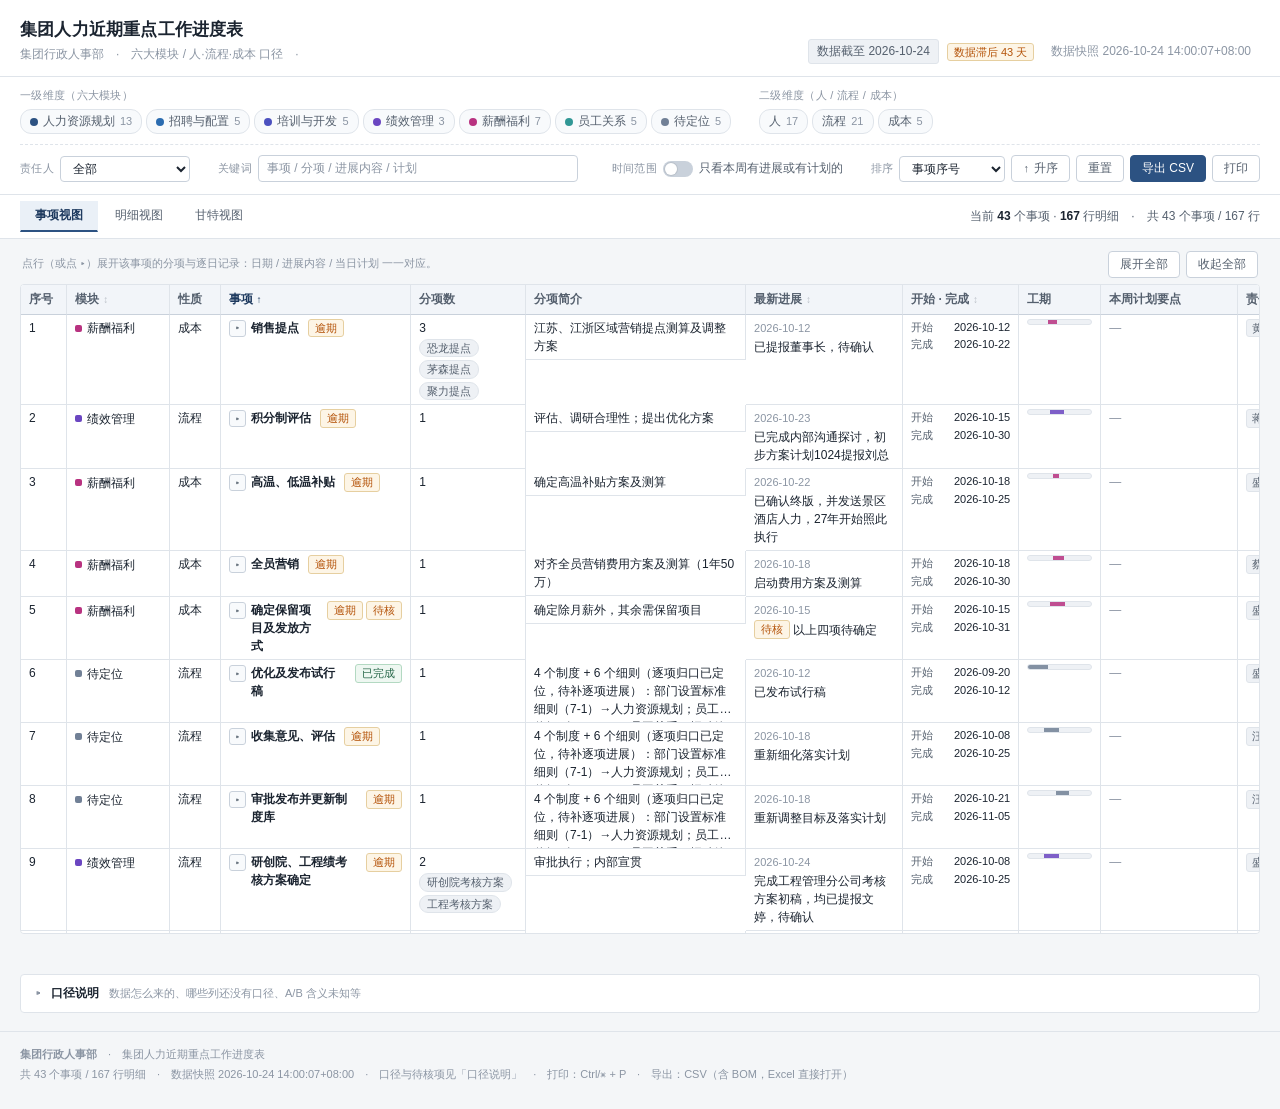
==== index.html @ ff5b3e2b "feat: 网页版三视图（事项 / 明细 / 甘特）+ 筛选排序导出 + 数据体检脚本 - 零构建、零依赖：index.html + styles.css + app.js + data/rows.j" ====
<!DOCTYPE html>
<html lang="zh-CN">
<head>
<meta charset="utf-8">
<meta name="viewport" content="width=device-width, initial-scale=1">
<meta name="color-scheme" content="light dark">
<meta name="description" content="集团人力近期重点工作进度表：事项视图 / 明细视图 / 甘特视图，筛选、排序、导出 CSV。">
<title>集团人力近期重点工作进度表</title>
<link rel="stylesheet" href="styles.css">
</head>
<body>

<a class="skip-link" href="#main">跳到主内容</a>

<header class="app-header">
  <div class="app-header__lead">
    <h1 class="app-header__title">集团人力近期重点工作进度表</h1>
    <p class="app-header__sub">集团行政人事部　·　六大模块 / 人·流程·成本 口径　·　<noscript><strong>本页需要启用 JavaScript。</strong></noscript></p>
  </div>
  <div class="app-header__meta">
    <span class="stamp" id="data-stamp" aria-live="polite">数据截至 —</span>
    <span class="badge badge--warn" id="stale-badge" hidden>数据滞后 <span id="stale-days">—</span> 天</span>
    <span class="stamp stamp--muted" id="generated-stamp"></span>
  </div>
</header>

<div class="load-error" id="load-error" role="alert" hidden>
  <strong>数据未加载。</strong>
  请确认 <code>data/rows.js</code> 与本页在同一目录下；如需重建，运行
  <code>python3 scripts/build_data_js.py</code>。
</div>

<form class="filters" id="filters" aria-label="筛选与操作" autocomplete="off">
  <div class="filters__row">
    <fieldset class="field">
      <legend class="field__label">一级维度（六大模块）</legend>
      <div class="chips" id="chip-modules" role="group" aria-label="按一级维度筛选，可多选"></div>
    </fieldset>

    <fieldset class="field">
      <legend class="field__label">二级维度（人 / 流程 / 成本）</legend>
      <div class="chips" id="chip-natures" role="group" aria-label="按二级维度筛选，可多选"></div>
    </fieldset>
  </div>

  <div class="filters__row filters__row--controls">
    <div class="field field--inline">
      <label class="field__label" for="sel-owner">责任人</label>
      <select class="control" id="sel-owner">
        <option value="">全部</option>
      </select>
    </div>

    <div class="field field--inline field--grow">
      <label class="field__label" for="txt-keyword">关键词</label>
      <input class="control" id="txt-keyword" type="search" placeholder="事项 / 分项 / 进展内容 / 计划" autocomplete="off">
    </div>

    <div class="field field--inline">
      <span class="field__label" id="lbl-weekonly">时间范围</span>
      <label class="switch" for="chk-weekonly">
        <input type="checkbox" id="chk-weekonly">
        <span class="switch__track" aria-hidden="true"><span class="switch__thumb"></span></span>
        <span class="switch__text">只看本周有进展或有计划的</span>
      </label>
    </div>

    <div class="field field--inline field--actions">
      <span class="field__label" id="lbl-sort">排序</span>
      <select class="control" id="sel-sort" aria-labelledby="lbl-sort">
        <option value="seq">事项序号</option>
        <option value="module">模块</option>
        <option value="latest">最近进展日期</option>
        <option value="end">完成时间</option>
      </select>
      <button class="btn btn--ghost" id="btn-sortdir" type="button" aria-label="切换排序方向" data-dir="asc">
        <span class="btn__icon" aria-hidden="true" id="sortdir-icon">↑</span><span id="sortdir-text">升序</span>
      </button>
      <button class="btn btn--ghost" id="btn-reset" type="button">重置</button>
      <button class="btn" id="btn-csv" type="button">导出 CSV</button>
      <button class="btn btn--ghost" id="btn-print" type="button">打印</button>
    </div>
  </div>
</form>

<nav class="viewtabs" aria-label="视图切换">
  <div class="viewtabs__group" role="tablist" aria-label="视图切换">
    <button class="tab is-active" id="tab-items" role="tab" type="button" aria-selected="true" aria-controls="view-items" data-view="items">事项视图</button>
    <button class="tab" id="tab-detail" role="tab" type="button" aria-selected="false" aria-controls="view-detail" data-view="detail" tabindex="-1">明细视图</button>
    <button class="tab" id="tab-gantt" role="tab" type="button" aria-selected="false" aria-controls="view-gantt" data-view="gantt" tabindex="-1">甘特视图</button>
  </div>
  <p class="viewtabs__status" id="view-status" aria-live="polite">—</p>
</nav>

<main id="main" tabindex="-1">

  <!-- 视图一：事项视图（每行 = 一个事项，展开看分项与逐日记录） -->
  <section class="view" id="view-items" role="tabpanel" aria-labelledby="tab-items">
    <div class="viewtools">
      <p class="viewtools__hint">点行（或点 ▸）展开该事项的分项与逐日记录：日期 / 进展内容 / 当日计划 一一对应。</p>
      <div class="viewtools__acts">
        <button class="btn btn--ghost" id="btn-expand-all" type="button">展开全部</button>
        <button class="btn btn--ghost" id="btn-collapse-all" type="button">收起全部</button>
      </div>
    </div>
    <div class="table-scroll">
      <table class="grid grid--items" id="tbl-items">
        <caption class="sr-only">按事项汇总的进度表，共 43 个事项。点击事项名称可展开该事项的分项与逐日记录。</caption>
        <thead>
          <tr>
            <th scope="col" class="col-idx">序号</th>
            <th scope="col" class="col-mod" data-sort="module">模块</th>
            <th scope="col" class="col-nat">性质</th>
            <th scope="col" class="col-item" data-sort="seq">事项</th>
            <th scope="col" class="col-sub">分项数</th>
            <th scope="col" class="col-intro">分项简介</th>
            <th scope="col" class="col-latest" data-sort="latest">最新进展</th>
            <th scope="col" class="col-span" data-sort="end">开始 · 完成</th>
            <th scope="col" class="col-bar">工期</th>
            <th scope="col" class="col-plan">本周计划要点</th>
            <th scope="col" class="col-owner">责任人</th>
            <th scope="col" class="col-lead">负责人</th>
            <th scope="col" class="col-typ">负责人类型</th>
            <th scope="col" class="col-coord">协调事项</th>
          </tr>
        </thead>
        <tbody id="tbody-items"></tbody>
      </table>
    </div>
    <p class="empty" id="items-empty" hidden>当前筛选条件下没有事项。请调整筛选或点「重置」。</p>
  </section>

  <!-- 视图二：明细视图（167 行长表，15 列，无合并单元格） -->
  <section class="view" id="view-detail" role="tabpanel" aria-labelledby="tab-detail" hidden>
    <div class="table-scroll">
      <table class="grid grid--detail" id="tbl-detail">
        <caption class="sr-only">逐行明细表：事项 × 分项 × 日期，共 167 行、15 列。</caption>
        <thead>
          <tr>
            <th scope="col" class="col-idx">事项序号</th>
            <th scope="col" class="col-mod">一级维度（六大模块）</th>
            <th scope="col" class="col-nat">二级维度（人/流程/成本）</th>
            <th scope="col" class="col-item">具体事项</th>
            <th scope="col" class="col-sub">分项</th>
            <th scope="col" class="col-intro">分项内容简介</th>
            <th scope="col" class="col-date">进展日期</th>
            <th scope="col" class="col-prog">进展内容</th>
            <th scope="col" class="col-date">开始时间</th>
            <th scope="col" class="col-date">完成时间</th>
            <th scope="col" class="col-plan">当日计划（周计划）</th>
            <th scope="col" class="col-owner">责任人</th>
            <th scope="col" class="col-lead">负责人</th>
            <th scope="col" class="col-typ">负责人类型</th>
            <th scope="col" class="col-coord">协调事项</th>
          </tr>
        </thead>
        <tbody id="tbody-detail"></tbody>
      </table>
    </div>
    <p class="empty" id="detail-empty" hidden>当前筛选条件下没有明细行。</p>
  </section>

  <!-- 视图三：甘特视图（一条横轴 = 时间轴，一条 = 一个事项） -->
  <section class="view" id="view-gantt" role="tabpanel" aria-labelledby="tab-gantt" hidden>
    <div class="gantt" id="gantt">
      <div class="gantt__head">
        <div class="gantt__labels gantt__labels--head">
          <div class="gantt__labelhead">事项</div>
        </div>
        <div class="gantt__axis" id="gantt-axis"></div>
      </div>
      <div class="gantt__body">
        <div class="gantt__labels" id="gantt-labels"></div>
        <div class="gantt__plot" id="gantt-plot"></div>
      </div>
    </div>
    <div class="legend" id="gantt-legend" aria-label="图例"></div>
    <p class="empty" id="gantt-empty" hidden>当前筛选条件下没有可排期的事项。</p>
  </section>

</main>

<details class="notes" id="notes">
  <summary class="notes__summary">
    <span>口径说明</span>
    <span class="notes__hint">数据怎么来的、哪些列还没有口径、A/B 含义未知等</span>
  </summary>
  <div class="notes__body">
    <section class="notes__sec">
      <h2>1. 这张表是什么粒度</h2>
      <p>一行 = <strong>事项 × 分项 × 日期</strong>。共 43 个事项、167 行、15 列，<strong>没有任何合并单元格</strong>。</p>
      <ul>
        <li>有进展的（分项，日期）→ 一行，带当天进展内容；</li>
        <li>只有计划、没有进展的（事项，日期）→ 一行，分项取主分项，进展内容留空；</li>
        <li>同一（事项，日期）的计划只出现一次，优先挂在当天第一条进展行上。</li>
      </ul>
      <p class="notes__muted">结果：64 行有进展、102 行只有计划、1 行为空壳待补。</p>
    </section>

    <section class="notes__sec">
      <h2>2. 六个维度怎么定的</h2>
      <table class="notes__table">
        <thead><tr><th scope="col">维度</th><th scope="col">字段</th><th scope="col">口径</th></tr></thead>
        <tbody>
          <tr><td>一</td><td>一级维度（六大模块）</td><td>人力资源规划 / 招聘与配置 / 培训与开发 / 绩效管理 / 薪酬福利 / 员工关系 / 待定位。沿用集团既有六职能口径（企业数据库六大职能面板），不另起一套。</td></tr>
          <tr><td>二</td><td>二级维度（人/流程/成本）</td><td>人＝具体的人、岗位、编制、招聘、培训、宣贯、盘点、访谈、员工信息；流程＝制度、标准、审批、机制、系统配置、发布与库维护；成本＝钱（测算、费用、补贴、薪酬标准、预算）。分不进的暂挂「待定位」。</td></tr>
          <tr><td>三</td><td>具体事项</td><td>事项名，沿用源表原「分项」列（源表那一列装的就是事项名）。</td></tr>
          <tr><td>四</td><td>分项</td><td><strong>源文本点名才拆</strong>：销售提点→茅森/恐龙/聚力提点；研创院工程绩考核→两个考核方案；职位职级与后台月薪标准→三类机构核查。其余分项＝事项名，不制造源数据里没有的分项。</td></tr>
          <tr><td>五</td><td>分项内容简介</td><td>一句话，沿用源表「概要」；3 条制度类事项改写为 4 制度 6 细则的逐项归口。</td></tr>
          <tr><td>六</td><td>最新进展</td><td>拆源表「最新进展」列：每行一个日期一条进展。读法：按「事项序号↑ / 进展日期↓」看，每个事项块第一条<strong>非空</strong>进展就是该事项的最新进展。</td></tr>
          <tr><td>七</td><td>周计划</td><td>拆源表「周计划」列，按天逐行；同一天的计划只出现一次。</td></tr>
        </tbody>
      </table>
      <p class="notes__muted">「周计划」与「进展」按日期并集逐日对齐：同一天的计划挂在那天的进展行上，所以未来某天的行天然只有计划、没有进展——这是结构性的，不是数据缺失。</p>
    </section>

    <section class="notes__sec">
      <h2>3. 待核 / 待补：哪些数据需要人来确认</h2>
      <p>判定规则（与 <code>scripts/build_rows.py</code> 一致）：</p>
      <ul>
        <li><span class="badge badge--warn">待核</span> 源表「最新进展」里<strong>某一行没有 MMDD 日期前缀</strong> → 该行按开始时间落行，标「待核」。逐行判定，不是整条事项判定。</li>
        <li><span class="badge badge--warn">待补</span> 进展与周计划<strong>都为空</strong> → 按开始时间落一行空行，标「待补」。</li>
      </ul>
      <p class="notes__muted">当前：待核 5 条、待补 1 条。页面上的「待核」角标即据此渲染。</p>
    </section>

    <section class="notes__sec">
      <h2>4. 口径待定：页面不臆造的部分</h2>
      <table class="notes__table">
        <thead><tr><th scope="col">项</th><th scope="col">现状</th><th scope="col">页面处理</th></tr></thead>
        <tbody>
          <tr><td><strong>负责人类型 A / B</strong></td><td>源表 43 条全是 B，<strong>没有图例，A/B 到底指什么至今未知</strong>。</td><td>原样显示原始值，<strong>不加颜色、不加图例、不猜含义</strong>。这是废列，等口径。</td></tr>
          <tr><td><strong>协调事项</strong></td><td>源表整列为空。</td><td>列保留（用户明确要求），有值就显示值，无值显示「—」。</td></tr>
          <tr><td>「集团其他制度」「各机构制度」的模块归口</td><td>制度清单未给。</td><td>暂挂「待定位」模块。</td></tr>
          <tr><td>事项序号撞号</td><td>源表今天被重排过，序号 <strong>13</strong> 与 <strong>20</strong> 各对应两个事项（21 个序号承载 43 条事项）。</td><td>序号只作展示与排序的首要键，排序以「序号 → 模块 → 事项名」作稳定次序，不合并这两条。</td></tr>
        </tbody>
      </table>
    </section>

    <section class="notes__sec">
      <h2>5. 页面上的状态标签怎么算</h2>
      <ul>
        <li><span class="badge badge--done">已完成</span> 存在一条进展日期 <strong>≥ 该事项完成时间</strong> 的非空进展。</li>
        <li><span class="badge badge--warn">逾期</span> 今天已过完成时间，但还没有上面那种进展。</li>
        <li><span class="badge badge--doing">进行中</span> 其余情况。</li>
      </ul>
      <p class="notes__muted">这三个标签完全由数据推导，没有另设状态字段；改口径只需改 <code>app.js</code> 的 <code>computeState()</code>。</p>
    </section>

    <section class="notes__sec">
      <h2>6. 数据清洗规则（已自动处理）</h2>
      <table class="notes__table">
        <thead><tr><th scope="col">情形</th><th scope="col">处理</th></tr></thead>
        <tbody>
          <tr><td>日期写成 <code>1118</code>（应为 1018）</td><td>自动归一（4 处）</td></tr>
          <tr><td>日期写成 <code>2021 / 2023 / 2025</code></td><td>自动归一为 1021 / 1023 / 1025</td></tr>
          <tr><td>进展没有日期前缀</td><td>按该事项开始时间落行，并标「待核」</td></tr>
          <tr><td>进展与周计划都为空</td><td>按开始时间落一行空行，并标「待补」</td></tr>
          <tr><td>源表列错位（粘贴行，事项名落在 C 列）</td><td>抽取时按「D 非空取 D；否则 C 非空且 E 非空取 C」处理</td></tr>
          <tr><td>分类/分组两列是纵向合并单元格</td><td>读取后向下填充</td></tr>
        </tbody>
      </table>
    </section>

    <section class="notes__sec">
      <h2>7. 「4 个制度、6 个细则」的归口名单</h2>
      <p class="notes__muted">源表「优化及发布试行稿」的概要只写了数量，名单已定位，数目与概要完全吻合：</p>
      <table class="notes__table">
        <thead><tr><th scope="col">制度 / 细则</th><th scope="col">归口模块</th></tr></thead>
        <tbody>
          <tr><td>部门设置标准细则（7-1）</td><td>人力资源规划</td></tr>
          <tr><td>员工作休细则（7-31）</td><td>员工关系</td></tr>
          <tr><td>招聘管理制度（9-0）</td><td>招聘与配置</td></tr>
          <tr><td>绩效考核管理制度（11-0）／绩效考核细则（11-2）</td><td>绩效管理</td></tr>
          <tr><td>薪酬管理制度（12-0）</td><td>薪酬福利</td></tr>
          <tr><td>晋升管理制度（36-0）／O·P·M 序列员工晋升管理细则（36-1/2/3）</td><td>人力资源规划</td></tr>
        </tbody>
      </table>
      <p class="notes__muted">逐制度进展待补；补齐后可按同一套规则展开成 10 个分项行，表结构不用改。</p>
    </section>

    <section class="notes__sec">
      <h2>8. 数据来源与刷新</h2>
      <p>源表：企业微信在线表格《集团人力近期重点工作进度表》。链路：</p>
      <p class="notes__muted"><code>extract_online_sheet.py</code> → <code>tasks_online.json</code> → <code>build_rows.py</code> → <code>rows_v2.json</code> → <code>build_data_js.py</code> → <code>data/rows.js</code>（本页面加载）</p>
      <p>「数据截至」= 数据集里<strong>有进展内容</strong>的最晚日期；纯计划的未来日期（如 11 月）不计入。</p>
    </section>
  </div>
</details>

<footer class="app-footer">
  <p><strong>集团行政人事部</strong>　·　集团人力近期重点工作进度表</p>
  <p class="app-footer__meta" id="footer-meta">—</p>
</footer>

<script src="data/rows.js"></script>
<script src="app.js"></script>
</body>
</html>
---- styles.css ----
@charset "UTF-8";
/* ==========================================================================
   集团人力近期重点工作进度表 · 样式表
   纯 CSS，无构建、无外链、无字体 CDN。
   设计基调：企业内部工具（钉钉/飞书表格密度），浅色为主 + 深蓝强调色，
   1px 细边框、无重投影、无渐变；深色模式跟随系统。
   ========================================================================== */

/* --------------------------------------------------------------------------
   1. 主题变量
   -------------------------------------------------------------------------- */
:root {
  --font-sans: -apple-system, BlinkMacSystemFont, "PingFang SC", "Hiragino Sans GB",
               "Source Han Sans SC", "Noto Sans CJK SC", "Microsoft YaHei",
               "Segoe UI", Roboto, "Helvetica Neue", Arial, sans-serif;
  --font-mono: ui-monospace, SFMono-Regular, Menlo, Consolas, "PingFang SC", monospace;

  --bg: #f4f6f8;
  --surface: #ffffff;
  --surface-2: #f8fafc;
  --surface-3: #eef1f5;
  --surface-head: #f2f5f9;

  --border: #dfe4ea;
  --border-2: #c9d1db;

  --text: #1b2430;
  --text-2: #55606e;
  --text-3: #8b95a3;

  --accent: #1e3a5f;
  --accent-2: #2c5282;
  --accent-3: #2b6cb0;
  --accent-soft: #eaf0f7;
  --accent-ink: #ffffff;

  --amber: #b45309;
  --amber-bg: #fdf5e6;
  --amber-bd: #e6cfa0;

  --green: #276749;
  --green-bg: #eef7f1;
  --green-bd: #b3d9c2;

  --focus: #2b6cb0;

  /* 一级维度配色（甘特条 / 图例 / 模块点） */
  --m-人力资源规划: #2c5282;
  --m-招聘与配置: #2b6cb0;
  --m-培训与开发: #4c51bf;
  --m-绩效管理: #6b46c1;
  --m-薪酬福利: #b83280;
  --m-员工关系: #319795;
  --m-待定位: #718096;

  --radius: 4px;
  --radius-sm: 3px;
  --row-h: 30px;
  --line: 1.6;
  --fs-base: 13px;
  --fs-sm: 12px;
  --fs-xs: 11px;
  --scroll-max: calc(100vh - 250px);
  --gantt-label-w: 280px;
}

@media (prefers-color-scheme: dark) {
  :root {
    --bg: #0f1419;
    --surface: #161c23;
    --surface-2: #1b222b;
    --surface-3: #222a34;
    --surface-head: #1c242e;

    --border: #2a333e;
    --border-2: #3a4552;

    --text: #e4e9ef;
    --text-2: #a9b4c0;
    --text-3: #7d8794;

    --accent: #9cc0e8;
    --accent-2: #7fadde;
    --accent-3: #63a0e0;
    --accent-soft: #1c2836;
    --accent-ink: #0f1419;

    --amber: #e0a86a;
    --amber-bg: #2c2313;
    --amber-bd: #5b4622;

    --green: #6fbf8e;
    --green-bg: #14291e;
    --green-bd: #2b4a37;

    --focus: #7fadde;

    --m-人力资源规划: #4a6fa5;
    --m-招聘与配置: #4a84c4;
    --m-培训与开发: #6f74d6;
    --m-绩效管理: #8d6ad4;
    --m-薪酬福利: #cf5a9c;
    --m-员工关系: #45b0ad;
    --m-待定位: #8894a3;
  }
}

/* --------------------------------------------------------------------------
   2. 基础
   -------------------------------------------------------------------------- */
* { box-sizing: border-box; }

/* hidden 属性必须真的隐藏：.badge 等带 display 的类会盖掉 UA 的 [hidden]{display:none} */
[hidden] { display: none !important; }

html { -webkit-text-size-adjust: 100%; }

body {
  margin: 0;
  background: var(--bg);
  color: var(--text);
  font-family: var(--font-sans);
  font-size: var(--fs-base);
  line-height: var(--line);
  -webkit-font-smoothing: antialiased;
  -moz-osx-font-smoothing: grayscale;
}

h1, h2, h3 { margin: 0; font-weight: 600; }
p { margin: 0; }
ul { margin: 0; padding-left: 1.2em; }
code {
  font-family: var(--font-mono);
  font-size: 0.92em;
  background: var(--surface-3);
  border: 1px solid var(--border);
  border-radius: var(--radius-sm);
  padding: 0 4px;
}
strong { font-weight: 600; }

.sr-only {
  position: absolute; width: 1px; height: 1px;
  padding: 0; margin: -1px; overflow: hidden;
  clip: rect(0 0 0 0); white-space: nowrap; border: 0;
}

.skip-link {
  position: absolute; left: 8px; top: -48px; z-index: 100;
  background: var(--accent); color: var(--accent-ink);
  padding: 8px 14px; border-radius: var(--radius);
  text-decoration: none; font-size: var(--fs-sm);
  transition: top .15s ease;
}
.skip-link:focus { top: 8px; }

:focus-visible {
  outline: 2px solid var(--focus);
  outline-offset: 1px;
  border-radius: 2px;
}

@media (prefers-reduced-motion: reduce) {
  *, *::before, *::after {
    animation-duration: .001ms !important;
    animation-iteration-count: 1 !important;
    transition-duration: .001ms !important;
    scroll-behavior: auto !important;
  }
}

/* --------------------------------------------------------------------------
   3. 页头
   -------------------------------------------------------------------------- */
.app-header {
  display: flex; flex-wrap: wrap; gap: 12px 24px;
  align-items: flex-end; justify-content: space-between;
  padding: 16px 20px 12px;
  background: var(--surface);
  border-bottom: 1px solid var(--border);
}
.app-header__title { font-size: 17px; letter-spacing: .2px; }
.app-header__sub { color: var(--text-3); font-size: var(--fs-sm); margin-top: 2px; }
.app-header__meta { display: flex; align-items: center; gap: 8px; flex-wrap: wrap; }

.stamp {
  display: inline-block;
  font-size: var(--fs-sm);
  color: var(--text-2);
  background: var(--surface-3);
  border: 1px solid var(--border);
  border-radius: var(--radius-sm);
  padding: 2px 8px;
  font-variant-numeric: tabular-nums;
}
.stamp--muted { color: var(--text-3); background: transparent; border-color: transparent; }

.load-error {
  margin: 12px 20px; padding: 10px 14px;
  border: 1px solid var(--amber-bd); background: var(--amber-bg);
  color: var(--amber); border-radius: var(--radius);
}

/* --------------------------------------------------------------------------
   4. 徽标
   -------------------------------------------------------------------------- */
.badge {
  display: inline-block;
  font-size: var(--fs-xs); line-height: 1.5;
  padding: 0 6px; border-radius: var(--radius-sm);
  border: 1px solid var(--border-2); background: var(--surface-3); color: var(--text-2);
  white-space: nowrap; vertical-align: 1px;
}
.badge--warn { color: var(--amber); background: var(--amber-bg); border-color: var(--amber-bd); }
.badge--done { color: var(--green); background: var(--green-bg); border-color: var(--green-bd); }
.badge--doing { color: var(--accent-2); background: var(--accent-soft); border-color: var(--border-2); }
.badge--muted { color: var(--text-3); }

/* --------------------------------------------------------------------------
   5. 筛选区
   -------------------------------------------------------------------------- */
.filters {
  background: var(--surface);
  border-bottom: 1px solid var(--border);
  padding: 10px 20px 12px;
}
.filters__row { display: flex; flex-wrap: wrap; gap: 10px 28px; align-items: flex-start; }
.filters__row + .filters__row { margin-top: 10px; padding-top: 10px; border-top: 1px dashed var(--border); }
.filters__row--controls { align-items: center; }

.field { border: 0; margin: 0; padding: 0; min-width: 0; }
.field--inline { display: flex; align-items: center; gap: 6px; }
.field--grow { flex: 1 1 220px; }
.field--actions { margin-left: auto; flex-wrap: wrap; }
.field__label {
  display: block;
  font-size: var(--fs-xs); color: var(--text-3);
  letter-spacing: .3px; margin-bottom: 4px; padding: 0;
}
.field--inline .field__label { margin-bottom: 0; white-space: nowrap; }

.chips { display: flex; flex-wrap: wrap; gap: 4px; }
.chip {
  display: inline-flex; align-items: center; gap: 5px;
  font: inherit; font-size: var(--fs-sm);
  padding: 2px 9px;
  background: var(--surface-2);
  color: var(--text-2);
  border: 1px solid var(--border);
  border-radius: 11px;
  cursor: pointer;
  white-space: nowrap;
}
.chip:hover { border-color: var(--border-2); background: var(--surface-3); }
.chip[aria-pressed="true"] {
  background: var(--accent-soft);
  border-color: var(--accent-3);
  color: var(--accent);
  font-weight: 600;
}
.chip__dot { width: 8px; height: 8px; border-radius: 50%; background: var(--mod, var(--text-3)); flex: none; }
.chip__n { font-size: var(--fs-xs); color: var(--text-3); font-variant-numeric: tabular-nums; }
.chip[aria-pressed="true"] .chip__n { color: inherit; opacity: .75; }

.control {
  font: inherit; font-size: var(--fs-sm);
  color: var(--text); background: var(--surface);
  border: 1px solid var(--border-2); border-radius: var(--radius);
  padding: 3px 8px; min-height: 26px;
}
select.control { padding-right: 4px; }
input.control { width: 100%; max-width: 320px; }
input.control::placeholder { color: var(--text-3); }

.switch { display: inline-flex; align-items: center; gap: 6px; cursor: pointer; user-select: none; }
.switch input { position: absolute; opacity: 0; width: 0; height: 0; }
.switch__track {
  width: 30px; height: 16px; border-radius: 9px;
  background: var(--border-2); position: relative; flex: none;
  transition: background .15s ease;
}
.switch__thumb {
  position: absolute; top: 2px; left: 2px;
  width: 12px; height: 12px; border-radius: 50%;
  background: var(--surface); box-shadow: 0 0 0 1px rgba(0,0,0,.08);
  transition: transform .15s ease;
}
.switch input:checked + .switch__track { background: var(--accent-3); }
.switch input:checked + .switch__track .switch__thumb { transform: translateX(14px); }
.switch input:focus-visible + .switch__track { outline: 2px solid var(--focus); outline-offset: 2px; }
.switch__text { font-size: var(--fs-sm); color: var(--text-2); }

.btn {
  font: inherit; font-size: var(--fs-sm);
  padding: 3px 11px; min-height: 26px;
  background: var(--accent-2); color: var(--accent-ink);
  border: 1px solid var(--accent-2); border-radius: var(--radius);
  cursor: pointer; white-space: nowrap;
  display: inline-flex; align-items: center; gap: 5px;
}
.btn:hover { background: var(--accent); border-color: var(--accent); }
.btn--ghost { background: var(--surface); color: var(--text-2); border-color: var(--border-2); }
.btn--ghost:hover { background: var(--surface-3); color: var(--text); border-color: var(--accent-3); }
.btn__icon { font-size: 11px; line-height: 1; }

/* --------------------------------------------------------------------------
   6. 视图切换
   -------------------------------------------------------------------------- */
.viewtabs {
  position: sticky; top: 0; z-index: 30;
  display: flex; align-items: center; gap: 16px; flex-wrap: wrap;
  padding: 6px 20px;
  background: var(--surface);
  border-bottom: 1px solid var(--border);
}
.viewtabs__group { display: flex; gap: 2px; }
.tab {
  font: inherit; font-size: var(--fs-sm);
  padding: 4px 14px;
  background: transparent; color: var(--text-2);
  border: 1px solid transparent; border-bottom: 2px solid transparent;
  cursor: pointer;
}
.tab:hover { color: var(--text); }
.tab.is-active {
  color: var(--accent); font-weight: 600;
  border-bottom-color: var(--accent-2);
  background: var(--accent-soft);
}
.viewtabs__status {
  margin-left: auto; font-size: var(--fs-sm); color: var(--text-2);
  font-variant-numeric: tabular-nums;
}
.viewtabs__status b { color: var(--text); font-weight: 600; }

/* --------------------------------------------------------------------------
   6.5 视图工具条
   -------------------------------------------------------------------------- */
.viewtools {
  display: flex; align-items: center; gap: 12px; flex-wrap: wrap;
  padding: 0 2px 6px;
}
.viewtools__hint { font-size: var(--fs-xs); color: var(--text-3); }
.viewtools__acts { margin-left: auto; display: flex; gap: 6px; }

/* --------------------------------------------------------------------------
   7. 表格骨架
   -------------------------------------------------------------------------- */
main { padding: 0 20px 24px; }
.view { padding-top: 12px; }

.table-scroll {
  background: var(--surface);
  border: 1px solid var(--border);
  border-radius: var(--radius);
  overflow: auto;
  max-height: var(--scroll-max);
  overscroll-behavior: contain;
}

.grid {
  border-collapse: separate;
  border-spacing: 0;
  width: 100%;
  font-size: var(--fs-sm);
}

.grid thead th {
  position: sticky; top: 0; z-index: 3;
  background: var(--surface-head);
  color: var(--text-2);
  font-weight: 600; text-align: left;
  white-space: nowrap;
  padding: 5px 8px;
  border-bottom: 1px solid var(--border-2);
  border-right: 1px solid var(--border);
}
.grid thead th:last-child { border-right: 0; }
.grid thead th[data-sort] { cursor: pointer; user-select: none; }
.grid thead th[data-sort]:hover { color: var(--accent); }
.grid thead th[data-sort]::after { content: "↕"; margin-left: 4px; opacity: .35; font-size: 10px; }
.grid thead th.is-sorted { color: var(--accent); }
.grid thead th.is-sorted::after { opacity: 1; content: "↑"; }
.grid thead th.is-sorted.is-desc::after { content: "↓"; }

.grid tbody td {
  padding: 4px 8px;
  border-bottom: 1px solid var(--border);
  border-right: 1px solid var(--border);
  vertical-align: top;
  line-height: 1.5;
}
.grid tbody td:last-child { border-right: 0; }
.grid tbody tr:last-child td { border-bottom: 0; }
.grid tbody tr:hover > td { background: var(--surface-2); }

.grid .num, .grid .date { font-variant-numeric: tabular-nums; white-space: nowrap; }
/* 制度类事项的简介很长，夹到 4 行，完整内容看 title */
.clamp4 {
  display: -webkit-box; -webkit-line-clamp: 4; -webkit-box-orient: vertical;
  overflow: hidden;
}
.grid .muted { color: var(--text-3); }
.grid .wrap { white-space: normal; }

.col-idx { width: 52px; }
.col-date { width: 96px; }
.col-typ { width: 78px; }
.col-owner, .col-lead { width: 92px; }
.col-nat { width: 62px; }
.col-mod { width: 104px; }
.col-sub { width: 120px; }
.col-span { width: 152px; }
.col-bar { width: 128px; }
.col-plan { width: 190px; }
.col-intro { width: 220px; }
.col-latest { width: 250px; }
.col-prog { min-width: 220px; }
.col-coord { width: 92px; }

/* 事项视图 */
.grid--items { min-width: 1560px; }
.grid--items .col-item { width: 240px; }
.grid--items tbody td { vertical-align: top; }

/* 明细视图 */
.grid--detail { min-width: 2080px; }
.grid--detail tbody td { font-size: var(--fs-sm); }
.grid--detail .col-item { width: 220px; }
.grid--detail .col-intro { width: 210px; }

/* 模块点 / 名称 */
.modname { display: inline-flex; align-items: center; gap: 5px; white-space: nowrap; }
.moddot { width: 7px; height: 7px; border-radius: 2px; background: var(--mod, var(--text-3)); flex: none; }
.modname--full { white-space: normal; }

[data-mod="人力资源规划"] { --mod: var(--m-人力资源规划); }
[data-mod="招聘与配置"]   { --mod: var(--m-招聘与配置); }
[data-mod="培训与开发"]   { --mod: var(--m-培训与开发); }
[data-mod="绩效管理"]     { --mod: var(--m-绩效管理); }
[data-mod="薪酬福利"]     { --mod: var(--m-薪酬福利); }
[data-mod="员工关系"]     { --mod: var(--m-员工关系); }
[data-mod="待定位"]       { --mod: var(--m-待定位); }

/* 事项名 + 展开按钮 */
.itemname { display: flex; align-items: flex-start; gap: 5px; }
.rowtoggle {
  flex: none; margin-top: 1px;
  width: 17px; height: 17px; padding: 0;
  display: inline-flex; align-items: center; justify-content: center;
  background: var(--surface-2); color: var(--text-2);
  border: 1px solid var(--border-2); border-radius: var(--radius-sm);
  cursor: pointer; font-size: 10px; line-height: 1;
}
.rowtoggle:hover { background: var(--accent-soft); color: var(--accent); border-color: var(--accent-3); }
.rowtoggle[aria-expanded="true"] { background: var(--accent-2); color: #fff; border-color: var(--accent-2); }
.itemname__text { font-weight: 600; color: var(--text); }
.rowflags { display: inline-flex; gap: 3px; margin-left: 4px; vertical-align: 1px; }

/* 最新进展 */
.latest__date { color: var(--text-3); font-size: var(--fs-xs); font-variant-numeric: tabular-nums; }
.latest__text { display: block; margin-top: 1px; }
.latest--none { color: var(--text-3); }

/* 时间条（迷你工期条） */
.span { display: flex; flex-direction: column; gap: 1px; font-variant-numeric: tabular-nums; }
.span__row { display: flex; justify-content: space-between; gap: 6px; font-size: var(--fs-xs); color: var(--text-2); }
.span__row span:last-child { color: var(--text); }
/* 长简介夹成 3 行，悬停看全文（制度类那条写了 10 个制度与细则，不夹会撑爆整行） */
.clamp {
  display: -webkit-box; -webkit-line-clamp: 3; line-clamp: 3;
  -webkit-box-orient: vertical; overflow: hidden;
}

.minibar { position: relative; display: block; width: 100%; height: 6px; background: var(--surface-3); border: 1px solid var(--border); border-radius: 3px; overflow: hidden; }
.minibar__fill { position: absolute; top: 0; bottom: 0; background: var(--mod, var(--accent-3)); opacity: .85; }
.minibar__now { position: absolute; top: -2px; bottom: -2px; width: 1px; background: var(--amber); }

/* 分项列表（展开区） */
.sublist { margin: 0; padding: 0; list-style: none; display: flex; flex-wrap: wrap; gap: 3px 6px; }
.subpill {
  font-size: var(--fs-xs); color: var(--text-2);
  background: var(--surface-3); border: 1px solid var(--border);
  border-radius: 9px; padding: 0 7px; white-space: nowrap;
}
.subpill--more { color: var(--text-3); border-style: dashed; background: transparent; }

/* 计划要点 */
.planlist { margin: 0; padding: 0; list-style: none; }
.planlist li { position: relative; padding-left: 11px; }
.planlist li::before {
  content: ""; position: absolute; left: 2px; top: 7px;
  width: 3px; height: 3px; border-radius: 50%; background: var(--accent-3);
}
.planlist li + li { margin-top: 1px; }
.planlist__d { color: var(--text-3); font-size: var(--fs-xs); font-variant-numeric: tabular-nums; margin-right: 4px; }
.planmore { color: var(--text-3); font-size: var(--fs-xs); }

/* 责任人多值 */
.chipstack { display: flex; flex-wrap: wrap; gap: 2px 4px; }
.namechip {
  font-size: var(--fs-xs); color: var(--text-2);
  background: var(--surface-3); border: 1px solid var(--border);
  border-radius: var(--radius-sm); padding: 0 5px; white-space: nowrap;
}

/* --------------------------------------------------------------------------
   8. 展开区（事项 → 分项 → 逐日记录）
   -------------------------------------------------------------------------- */
tr.item-expand > td {
  padding: 0; background: var(--surface-2);
  border-bottom: 1px solid var(--border-2);
}
.expand {
  padding: 10px 12px 12px 34px;
  border-left: 3px solid var(--accent-3);
}
.expand__group + .expand__group { margin-top: 12px; }
.expand__ghead {
  display: flex; align-items: baseline; gap: 8px; flex-wrap: wrap;
  margin-bottom: 4px;
}
.expand__gname { font-weight: 600; }
.expand__gintro { color: var(--text-3); font-size: var(--fs-xs); }
.expand__gcount { color: var(--text-3); font-size: var(--fs-xs); margin-left: auto; font-variant-numeric: tabular-nums; }

.daytable {
  width: 100%; border-collapse: separate; border-spacing: 0;
  background: var(--surface);
  border: 1px solid var(--border);
  border-radius: var(--radius);
  font-size: var(--fs-sm);
  overflow: hidden;
}
.daytable th {
  text-align: left; font-weight: 600; font-size: var(--fs-xs);
  color: var(--text-3); background: var(--surface-head);
  padding: 3px 8px; border-bottom: 1px solid var(--border);
  white-space: nowrap;
}
.daytable td {
  padding: 3px 8px; border-bottom: 1px solid var(--border);
  vertical-align: top; line-height: 1.5;
}
.daytable tr:last-child td { border-bottom: 0; }
.daytable .d-date { width: 92px; font-variant-numeric: tabular-nums; color: var(--text-2); white-space: nowrap; }
.daytable .d-prog { width: 46%; }
.daytable .d-plan { color: var(--text-2); }
.daytable tbody tr:hover td { background: var(--surface-2); }
.daytable tr.is-today td { background: var(--accent-soft); }

/* --------------------------------------------------------------------------
   9. 甘特视图
   -------------------------------------------------------------------------- */
.gantt {
  background: var(--surface);
  border: 1px solid var(--border);
  border-radius: var(--radius);
  overflow-x: auto;
  overflow-y: hidden;
}
.gantt__head, .gantt__body { min-width: 900px; }
.gantt__head {
  display: grid;
  grid-template-columns: var(--gantt-label-w) minmax(0, 1fr);
  border-bottom: 1px solid var(--border-2);
  background: var(--surface-head);
}
.gantt__labels { border-right: 1px solid var(--border); }
.gantt__labelhead {
  height: 34px; display: flex; align-items: center; padding: 0 10px;
  font-size: var(--fs-xs); color: var(--text-2); font-weight: 600;
  background: var(--surface-head);
}
.gantt__body { display: grid; grid-template-columns: var(--gantt-label-w) minmax(0, 1fr); }
.gantt__labels { overflow: hidden; }
.gantt__plot { overflow: hidden; position: relative; }

.gantt__label {
  height: 30px; display: flex; align-items: center; gap: 6px;
  padding: 0 10px; border-bottom: 1px solid var(--border);
  font-size: var(--fs-sm); white-space: nowrap; overflow: hidden; text-overflow: ellipsis;
}
.gantt__label .gname { overflow: hidden; text-overflow: ellipsis; }
.gantt__label .gseq { color: var(--text-3); font-size: var(--fs-xs); font-variant-numeric: tabular-nums; flex: none; }

.gantt__axis { height: 34px; position: relative; overflow: hidden; }
.gantt__axis svg { display: block; }
.gantt__plot svg { display: block; }

.gantt__scroll { overflow-x: auto; }

.legend {
  display: flex; flex-wrap: wrap; gap: 4px 14px;
  margin-top: 8px; font-size: var(--fs-xs); color: var(--text-2);
}
.legend__item { display: inline-flex; align-items: center; gap: 5px; }
.legend__swatch { width: 11px; height: 9px; border-radius: 2px; background: var(--mod, var(--text-3)); flex: none; }
.legend__line { width: 2px; height: 12px; background: var(--amber); flex: none; }
.legend__dash { width: 14px; height: 0; border-top: 1px dashed var(--text-3); flex: none; }

/* --------------------------------------------------------------------------
   10. 空状态 / 说明
   -------------------------------------------------------------------------- */
.empty {
  padding: 28px 12px; text-align: center;
  color: var(--text-3); font-size: var(--fs-sm);
  background: var(--surface); border: 1px dashed var(--border-2); border-radius: var(--radius);
}

.notes {
  margin: 16px 20px 0;
  background: var(--surface);
  border: 1px solid var(--border);
  border-radius: var(--radius);
}
.notes__summary {
  cursor: pointer; padding: 9px 14px;
  font-weight: 600; font-size: var(--fs-sm);
  display: flex; align-items: baseline; gap: 10px; flex-wrap: wrap;
  list-style: none;
}
.notes__summary::-webkit-details-marker { display: none; }
.notes__summary::before { content: "▸"; color: var(--text-3); }
.notes[open] .notes__summary::before { content: "▾"; }
.notes__summary:focus-visible { outline: 2px solid var(--focus); outline-offset: -2px; }
.notes__hint { font-weight: 400; color: var(--text-3); font-size: var(--fs-xs); }
.notes__body { padding: 2px 16px 16px; border-top: 1px solid var(--border); }
.notes__sec { margin-top: 14px; }
.notes__sec h2 { font-size: var(--fs-sm); color: var(--accent); margin-bottom: 5px; }
.notes__sec p, .notes__sec li { font-size: var(--fs-sm); color: var(--text-2); }
.notes__sec li { margin: 2px 0; }
.notes__muted { color: var(--text-3); font-size: var(--fs-xs) !important; margin-top: 4px; }
.notes__table {
  width: 100%; border-collapse: collapse; margin-top: 6px;
  font-size: var(--fs-sm); border: 1px solid var(--border);
}
.notes__table th, .notes__table td {
  border: 1px solid var(--border); padding: 4px 8px;
  text-align: left; vertical-align: top; color: var(--text-2);
}
.notes__table th { background: var(--surface-head); color: var(--text); font-weight: 600; white-space: nowrap; }

.app-footer {
  padding: 14px 20px 26px;
  color: var(--text-3); font-size: var(--fs-xs);
  border-top: 1px solid var(--border);
  margin-top: 18px;
}
.app-footer__meta { margin-top: 2px; font-variant-numeric: tabular-nums; }

/* --------------------------------------------------------------------------
   11. 响应式：事项视图转卡片
   -------------------------------------------------------------------------- */
@media (max-width: 860px) {
  :root { --scroll-max: none; }

  .app-header { padding: 12px 14px 10px; }
  .app-header__title { font-size: 15px; }
  main { padding: 0 12px 20px; }
  .filters { padding: 10px 14px 12px; }
  .filters__row--controls { gap: 8px 14px; }
  .field--actions { margin-left: 0; width: 100%; }
  .viewtabs { padding: 6px 12px; }
  .viewtabs__status { margin-left: 0; width: 100%; }
  .notes { margin: 14px 12px 0; }

  /* 事项视图 → 卡片 */
  .grid--items { min-width: 0; }
  .grid--items thead { display: none; }
  .grid--items tbody,
  .grid--items tr,
  .grid--items td { display: block; width: auto; }
  .grid--items tr.item-row {
    border: 1px solid var(--border);
    border-radius: var(--radius);
    background: var(--surface);
    margin: 0 0 8px;
    overflow: hidden;
  }
  .grid--items tr.item-row > td {
    display: grid; grid-template-columns: 5.6em minmax(0, 1fr); gap: 8px;
    border-right: 0; padding: 4px 10px;
  }
  .grid--items tr.item-row > td::before {
    content: attr(data-label);
    font-size: var(--fs-xs); color: var(--text-3);
    white-space: nowrap; overflow: hidden; text-overflow: ellipsis;
  }
  .grid--items tr.item-row > td.col-item { grid-template-columns: 1fr; padding-top: 8px; }
  .grid--items tr.item-row > td.col-item::before { display: none; }
  .grid--items tr.item-row > td.col-item > .cell { display: block; }
  .grid--items tr.item-row > td.col-item .cell__label { display: none; }
  .grid--items tbody tr:hover > td { background: transparent; }
  .grid--items tr.item-row:hover > td { background: var(--surface-2); }

  tr.item-expand > td { display: block; }
  .expand { padding: 10px 12px; border-left-width: 2px; }
  .daytable .d-prog { width: auto; }
  .daytable { display: block; }
  .daytable thead { display: none; }
  .daytable tbody, .daytable tr, .daytable td { display: block; width: auto; }
  .daytable tr { border-bottom: 1px solid var(--border); padding: 4px 0; }
  .daytable tr:last-child { border-bottom: 0; }
  .daytable td { border: 0; padding: 1px 8px; }
  .daytable td::before {
    content: attr(data-label) " ";
    font-size: var(--fs-xs); color: var(--text-3);
  }
  .daytable td.d-date::before { content: ""; }
  .daytable .d-date { font-weight: 600; }
}

@media (max-width: 560px) {
  .field--grow { flex: 1 1 100%; }
  input.control { max-width: none; }
  .grid--items tr.item-row > td { grid-template-columns: 5em minmax(0, 1fr); }
}

/* --------------------------------------------------------------------------
   12. 打印
   -------------------------------------------------------------------------- */
@media print {
  @page { size: A4 landscape; margin: 12mm; }

  :root {
    --bg: #fff; --surface: #fff; --surface-2: #fff; --surface-3: #fff;
    --border: #b9c0c9; --border-2: #8d97a3;
    --text: #000; --text-2: #333; --text-3: #666;
  }

  body { background: #fff; font-size: 9pt; }

  .filters, .viewtabs, .skip-link, .notes__summary::before,
  .rowtoggle, .btn, .app-header__meta .stamp--muted { display: none !important; }

  .viewtabs { position: static; border-bottom: 1px solid var(--border); }
  .tab { padding: 2px 8px; }

  main { padding: 0; }
  .table-scroll { max-height: none !important; overflow: visible !important; border: 0; }
  .grid--items, .grid--detail { min-width: 0; }
  .grid thead th { position: static; background: #f0f0f0 !important; -webkit-print-color-adjust: exact; print-color-adjust: exact; }
  .grid tbody tr { page-break-inside: avoid; }
  .grid tbody td { border-color: #ccc; }
  .grid tbody tr:hover > td { background: transparent !important; }

  /* 打印时全部展开 */
  tr.item-expand { display: table-row !important; }
  tr.item-expand > td { display: table-cell !important; }
  .expand { break-inside: avoid; }

  .notes { break-inside: avoid; page-break-inside: avoid; }
  .notes__body { display: block !important; }
  .badge { border-color: #999; }

  .app-footer { border-top: 1px solid var(--border); }
}
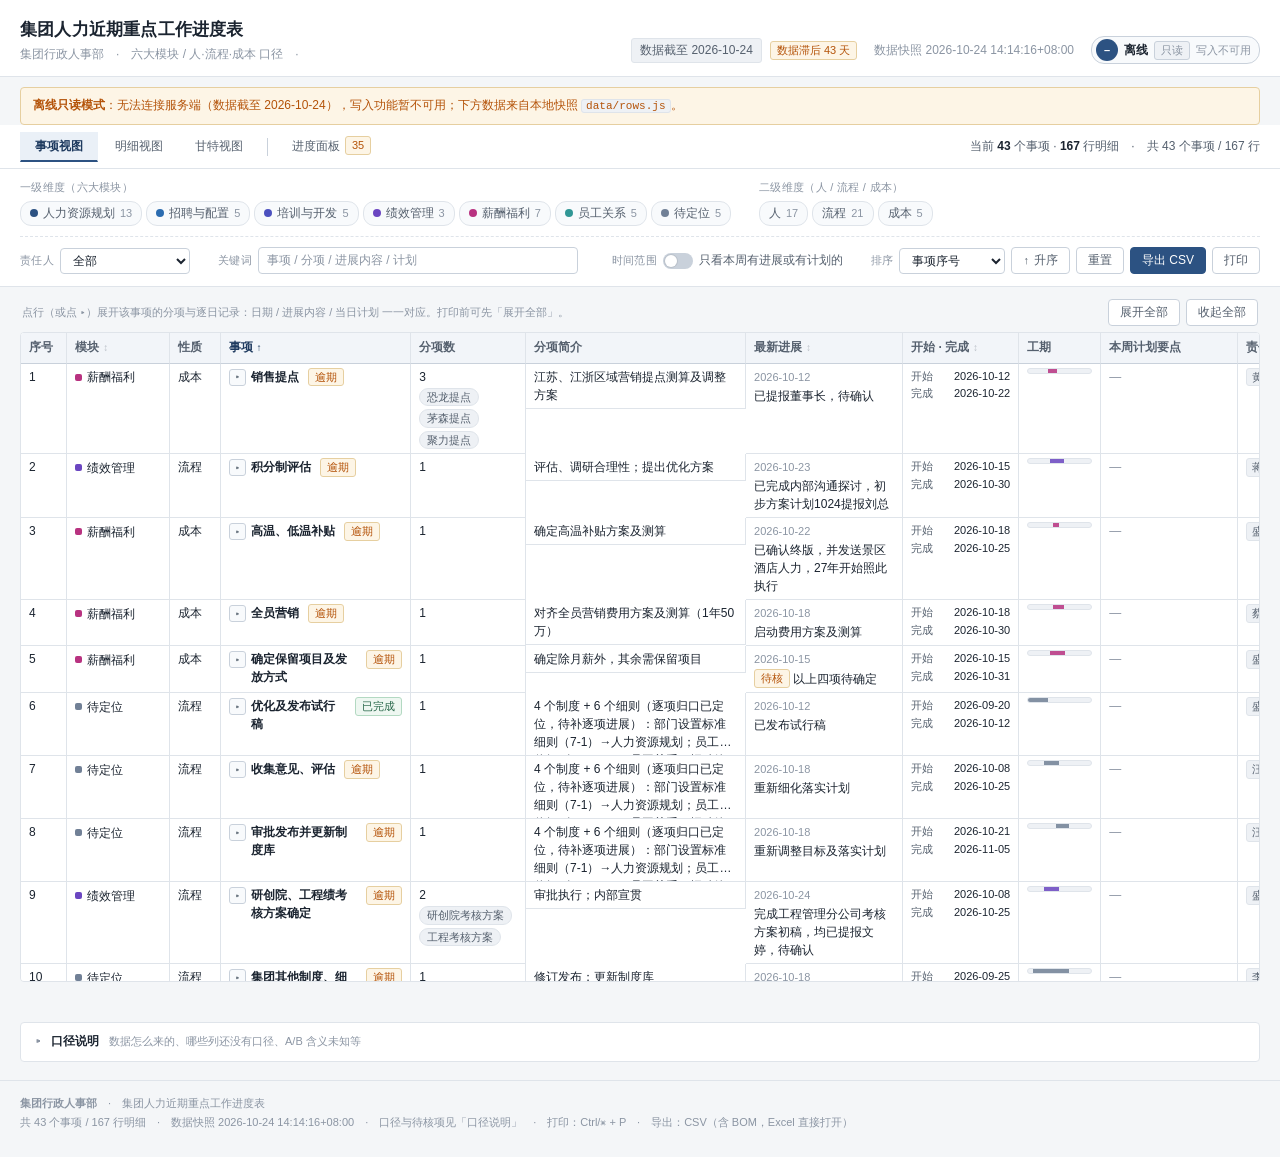
==== commit 8d98deea: "feat: 多用户 + 记一笔进展 + 新建任务 + 进度面板 后端 server.py（2163 行，零第三方依赖）： - 一个进程同时伺服静态页与 JSON API；源表＝企微在线表格「重点工作进" ====
--- a/index.html
+++ b/index.html
@@ -4,7 +4,7 @@
 <meta charset="utf-8">
 <meta name="viewport" content="width=device-width, initial-scale=1">
 <meta name="color-scheme" content="light dark">
-<meta name="description" content="集团人力近期重点工作进度表：事项视图 / 明细视图 / 甘特视图，筛选、排序、导出 CSV。">
+<meta name="description" content="集团人力近期重点工作进度表：事项视图 / 明细视图 / 甘特视图 / 进度面板，筛选、排序、导出 CSV、记一笔进展、新建任务。">
 <title>集团人力近期重点工作进度表</title>
 <link rel="stylesheet" href="styles.css">
 </head>
@@ -21,14 +21,38 @@
     <span class="stamp" id="data-stamp" aria-live="polite">数据截至 —</span>
     <span class="badge badge--warn" id="stale-badge" hidden>数据滞后 <span id="stale-days">—</span> 天</span>
     <span class="stamp stamp--muted" id="generated-stamp"></span>
+    <div class="identity" id="identity" aria-live="polite"></div>
   </div>
 </header>
+
+<div class="banners" id="banners"></div>
 
 <div class="load-error" id="load-error" role="alert" hidden>
   <strong>数据未加载。</strong>
   请确认 <code>data/rows.js</code> 与本页在同一目录下；如需重建，运行
   <code>python3 scripts/build_data_js.py</code>。
 </div>
+
+<div class="actionbar" id="actionbar">
+  <button class="btn actionbar__primary" id="btn-progress" type="button">＋ 记一笔进展</button>
+  <button class="btn btn--ghost actionbar__secondary" id="btn-newtask" type="button">＋ 新建任务</button>
+  <span class="actionbar__hint" id="actionbar-hint">⌘ / Ctrl + N 快速记一笔</span>
+</div>
+
+<nav class="viewtabs" aria-label="视图切换">
+  <div class="viewtabs__groups" role="tablist" aria-label="视图切换">
+    <div class="viewtabs__group">
+      <button class="tab is-active" id="tab-items" role="tab" type="button" aria-selected="true" aria-controls="view-items" data-view="items">事项视图</button>
+      <button class="tab" id="tab-detail" role="tab" type="button" aria-selected="false" aria-controls="view-detail" data-view="detail" tabindex="-1">明细视图</button>
+      <button class="tab" id="tab-gantt" role="tab" type="button" aria-selected="false" aria-controls="view-gantt" data-view="gantt" tabindex="-1">甘特视图</button>
+    </div>
+    <div class="viewtabs__sep" aria-hidden="true"></div>
+    <div class="viewtabs__group">
+      <button class="tab" id="tab-panel" role="tab" type="button" aria-selected="false" aria-controls="view-panel" data-view="panel" tabindex="-1">进度面板<span class="badge badge--warn tab__badge" id="panel-badge" hidden></span></button>
+    </div>
+  </div>
+  <p class="viewtabs__status" id="view-status" aria-live="polite">—</p>
+</nav>
 
 <form class="filters" id="filters" aria-label="筛选与操作" autocomplete="off">
   <div class="filters__row">
@@ -83,21 +107,12 @@
   </div>
 </form>
 
-<nav class="viewtabs" aria-label="视图切换">
-  <div class="viewtabs__group" role="tablist" aria-label="视图切换">
-    <button class="tab is-active" id="tab-items" role="tab" type="button" aria-selected="true" aria-controls="view-items" data-view="items">事项视图</button>
-    <button class="tab" id="tab-detail" role="tab" type="button" aria-selected="false" aria-controls="view-detail" data-view="detail" tabindex="-1">明细视图</button>
-    <button class="tab" id="tab-gantt" role="tab" type="button" aria-selected="false" aria-controls="view-gantt" data-view="gantt" tabindex="-1">甘特视图</button>
-  </div>
-  <p class="viewtabs__status" id="view-status" aria-live="polite">—</p>
-</nav>
-
 <main id="main" tabindex="-1">
 
   <!-- 视图一：事项视图（每行 = 一个事项，展开看分项与逐日记录） -->
   <section class="view" id="view-items" role="tabpanel" aria-labelledby="tab-items">
     <div class="viewtools">
-      <p class="viewtools__hint">点行（或点 ▸）展开该事项的分项与逐日记录：日期 / 进展内容 / 当日计划 一一对应。</p>
+      <p class="viewtools__hint">点行（或点 ▸）展开该事项的分项与逐日记录：日期 / 进展内容 / 当日计划 一一对应。打印前可先「展开全部」。</p>
       <div class="viewtools__acts">
         <button class="btn btn--ghost" id="btn-expand-all" type="button">展开全部</button>
         <button class="btn btn--ghost" id="btn-collapse-all" type="button">收起全部</button>
@@ -178,7 +193,276 @@
     <p class="empty" id="gantt-empty" hidden>当前筛选条件下没有可排期的事项。</p>
   </section>
 
+  <!-- 视图四：进度面板 -->
+  <section class="view" id="view-panel" role="tabpanel" aria-labelledby="tab-panel" hidden>
+    <div class="panel">
+      <div class="panel__head">
+        <div class="panel__headtext">
+          <h2 class="panel__title">进度面板</h2>
+          <p class="panel__scope" id="panel-scope">当前范围：—</p>
+        </div>
+        <details class="panel__help">
+          <summary class="panel__helpsum">口径说明</summary>
+          <div class="panel__helpbody">
+            <ul>
+              <li><strong>逾期</strong>：今天已过完成时间，且还没有一条进展日期 ≥ 完成时间的非空进展。</li>
+              <li><strong>到期完成</strong>：分母是<strong>已到期</strong>（完成时间已过）的事项数，不是全部事项数；故不显示「完成率」。</li>
+              <li><strong>本周</strong>：周一至周日。</li>
+              <li><strong>7 天无进展</strong>：末次非空进展距今 ≥ 7 天（含从未有进展的）。</li>
+              <li>面板跟随上方筛选；面板内的下钻会同时作用于事项 / 明细 / 甘特视图。</li>
+            </ul>
+          </div>
+        </details>
+      </div>
+
+      <div class="kpis" id="panel-kpis"></div>
+
+      <section class="panel__block" id="panel-block-due">
+        <h3 class="panel__btitle">到期分布（按完成时间所在周）</h3>
+        <div class="duebar" id="panel-duebar"></div>
+      </section>
+
+      <div class="panel__grid">
+        <section class="panel__block" id="panel-block-module">
+          <h3 class="panel__btitle">① 按模块</h3>
+          <div class="table-scroll table-scroll--panel">
+            <table class="grid grid--panel" id="panel-modules">
+              <caption class="sr-only">按一级维度汇总的事项数、已完成、进行中、逾期与本周进展。</caption>
+              <thead>
+                <tr>
+                  <th scope="col">模块</th>
+                  <th scope="col">事项</th>
+                  <th scope="col">已完成</th>
+                  <th scope="col">进行中</th>
+                  <th scope="col">逾期</th>
+                  <th scope="col">本周进展</th>
+                </tr>
+              </thead>
+              <tbody id="tbody-panel-modules"></tbody>
+            </table>
+          </div>
+        </section>
+
+        <section class="panel__block" id="panel-block-owner">
+          <h3 class="panel__btitle">② 按责任人</h3>
+          <div class="table-scroll table-scroll--panel">
+            <table class="grid grid--panel" id="panel-owners">
+              <caption class="sr-only">按责任人汇总的事项数、进行中、已完成、逾期、本周进展与末次更新。</caption>
+              <thead>
+                <tr>
+                  <th scope="col">责任人</th>
+                  <th scope="col">事项</th>
+                  <th scope="col">进行中</th>
+                  <th scope="col">已完成</th>
+                  <th scope="col">逾期</th>
+                  <th scope="col">本周</th>
+                  <th scope="col">末次更新</th>
+                </tr>
+              </thead>
+              <tbody id="tbody-panel-owners"></tbody>
+            </table>
+          </div>
+          <p class="panel__note" id="panel-concentration"></p>
+        </section>
+
+        <section class="panel__block" id="panel-block-overdue">
+          <h3 class="panel__btitle">③ 逾期项</h3>
+          <div class="table-scroll table-scroll--panel">
+            <table class="grid grid--panel grid--overdue" id="panel-overdue">
+              <caption class="sr-only">当前范围内的逾期事项，按逾期天数倒序。</caption>
+              <thead>
+                <tr>
+                  <th scope="col">事项</th>
+                  <th scope="col">模块</th>
+                  <th scope="col">责任人</th>
+                  <th scope="col">完成时间</th>
+                  <th scope="col">逾期</th>
+                  <th scope="col">末次进展</th>
+                  <th scope="col">操作</th>
+                </tr>
+              </thead>
+              <tbody id="tbody-panel-overdue"></tbody>
+            </table>
+          </div>
+          <p class="empty empty--inline" id="panel-overdue-empty" hidden>当前范围内没有逾期项。</p>
+        </section>
+
+        <section class="panel__block" id="panel-block-week">
+          <h3 class="panel__btitle">④ 本周动态</h3>
+          <p class="panel__note" id="panel-week-note"></p>
+          <div class="weeklist" id="panel-week"></div>
+          <p class="empty empty--inline" id="panel-week-empty" hidden>本周还没有人记进展。</p>
+        </section>
+      </div>
+    </div>
+  </section>
+
 </main>
+
+<!-- 路由页：新建任务（全屏页，不是弹层） -->
+<section class="routepage" id="page-newtask" hidden aria-label="新建任务">
+  <div class="routepage__head">
+    <div>
+      <h2 class="routepage__title">新建任务</h2>
+      <p class="routepage__sub">提交后向源表「重点工作进度 v2」为每个分项追加一行（不占用源表事项序号，页面显示「新」）。</p>
+    </div>
+    <button class="btn btn--ghost" id="nt-close" type="button">返回</button>
+  </div>
+
+  <div class="draftbar" id="nt-draft" hidden>
+    <span id="nt-draft-text">上次未保存的草稿。</span>
+    <button class="btn btn--ghost" id="nt-draft-continue" type="button">继续填写</button>
+    <button class="btn btn--ghost" id="nt-draft-drop" type="button">放弃</button>
+  </div>
+
+  <div class="formlayout">
+    <form class="form" id="form-newtask" autocomplete="off" novalidate>
+      <p class="form__errsum" id="nt-errsum" hidden></p>
+
+      <fieldset class="form__set">
+        <legend class="form__setlegend">归类</legend>
+
+        <div class="form__row">
+          <span class="form__label" id="nt-module-label">一级维度（六大模块）<span class="req" aria-hidden="true">*</span></span>
+          <div class="chips chips--form" id="nt-modules" role="group" aria-labelledby="nt-module-label"></div>
+          <p class="form__err" id="nt-err-module" hidden></p>
+        </div>
+
+        <div class="form__row">
+          <span class="form__label" id="nt-nature-label">二级维度（人 / 流程 / 成本）<span class="req" aria-hidden="true">*</span></span>
+          <div class="chips chips--form" id="nt-natures" role="group" aria-labelledby="nt-nature-label"></div>
+          <p class="form__err" id="nt-err-nature" hidden></p>
+        </div>
+
+        <div class="form__row">
+          <label class="form__label" for="nt-item">具体事项<span class="req" aria-hidden="true">*</span></label>
+          <div class="combo" data-combo="nt-item">
+            <input class="control combo__input" id="nt-item" type="text" placeholder="搜事项名" autocomplete="off"
+                   role="combobox" aria-expanded="false" aria-controls="nt-item-list" aria-autocomplete="list">
+            <button class="btn btn--ghost combo__btn" id="nt-item-new" type="button">＋ 新建事项</button>
+            <ul class="combo__list" id="nt-item-list" role="listbox" aria-label="事项候选" hidden></ul>
+          </div>
+          <p class="form__hint" id="nt-item-hint">选已存在的事项会自动带出模块与性质；不在列表里可点「＋ 新建事项」。</p>
+          <p class="form__err" id="nt-err-item" hidden></p>
+        </div>
+
+        <div class="form__row">
+          <label class="form__label" for="nt-sub">分项<span class="req" aria-hidden="true">*</span></label>
+          <div class="combo" data-combo="nt-sub">
+            <input class="control combo__input" id="nt-sub" type="text" placeholder="先选具体事项" autocomplete="off"
+                   role="combobox" aria-expanded="false" aria-controls="nt-sub-list" aria-autocomplete="list">
+            <button class="btn btn--ghost combo__btn" id="nt-sub-new" type="button">＋ 新建分项</button>
+            <ul class="combo__list" id="nt-sub-list" role="listbox" aria-label="分项候选" hidden></ul>
+          </div>
+          <p class="form__hint">默认＝事项名。分项名只在同一事项内不可重名。</p>
+          <p class="form__err" id="nt-err-sub" hidden></p>
+        </div>
+
+        <div class="form__row">
+          <label class="form__label" for="nt-intro">分项内容简介</label>
+          <textarea class="control form__ta" id="nt-intro" rows="1" maxlength="100"
+                    placeholder="一句话说明这个分项要做什么（选填）"></textarea>
+          <p class="form__hint"><span id="nt-intro-count">0</span>/100</p>
+        </div>
+      </fieldset>
+
+      <fieldset class="form__set">
+        <legend class="form__setlegend">时间</legend>
+
+        <div class="form__row form__row--2">
+          <div>
+            <label class="form__label" for="nt-start">开始时间<span class="req" aria-hidden="true">*</span></label>
+            <input class="control form__date" id="nt-start" type="date">
+            <p class="form__err" id="nt-err-start" hidden></p>
+          </div>
+          <div>
+            <label class="form__label" for="nt-end">完成时间<span class="req" aria-hidden="true">*</span></label>
+            <input class="control form__date" id="nt-end" type="date">
+            <p class="form__err" id="nt-err-end" hidden></p>
+          </div>
+        </div>
+        <p class="form__hint" id="nt-duration">工期 — 天</p>
+      </fieldset>
+
+      <fieldset class="form__set">
+        <legend class="form__setlegend">责任</legend>
+
+        <div class="form__row">
+          <span class="form__label" id="nt-owner-label">责任人<span class="req" aria-hidden="true">*</span></span>
+          <div class="combo" data-combo="nt-owner">
+            <input class="control combo__input" id="nt-owner" type="text" placeholder="搜姓名（可多选）" autocomplete="off"
+                   role="combobox" aria-expanded="false" aria-controls="nt-owner-list" aria-autocomplete="list">
+            <ul class="combo__list" id="nt-owner-list" role="listbox" aria-label="责任人候选" hidden></ul>
+          </div>
+          <div class="taglist" id="nt-owner-tags"></div>
+          <p class="form__err" id="nt-err-owner" hidden></p>
+        </div>
+
+        <div class="form__row">
+          <label class="form__label" for="nt-lead">负责人<span class="req" aria-hidden="true">*</span></label>
+          <div class="combo" data-combo="nt-lead">
+            <input class="control combo__input" id="nt-lead" type="text" placeholder="搜姓名" autocomplete="off"
+                   role="combobox" aria-expanded="false" aria-controls="nt-lead-list" aria-autocomplete="list">
+            <ul class="combo__list" id="nt-lead-list" role="listbox" aria-label="负责人候选" hidden></ul>
+          </div>
+          <p class="form__err" id="nt-err-lead" hidden></p>
+        </div>
+
+        <div class="form__row">
+          <label class="form__label" for="nt-leadtype">负责人类型</label>
+          <span class="badge badge--warn form__badge" title="口径待定">口径待定</span>
+          <select class="control" id="nt-leadtype"></select>
+          <p class="form__hint">源表取值原样透传。</p>
+        </div>
+
+        <div class="form__row">
+          <label class="form__label" for="nt-coord">协调事项</label>
+          <input class="control" id="nt-coord" type="text" value="暂不填写（口径待定）" disabled aria-describedby="nt-coord-hint">
+          <p class="form__hint" id="nt-coord-hint">源表此列暂无数据，含义待定，暂不开放填写。</p>
+        </div>
+
+        <div class="form__row" id="nt-note-wrap" hidden>
+          <label class="form__label" for="nt-note">备注（仅管理员可见）</label>
+          <textarea class="control form__ta" id="nt-note" rows="2" placeholder="写给后续看的人看，不进源表"></textarea>
+        </div>
+      </fieldset>
+
+      <div class="form__actions">
+        <button class="btn btn--ghost" id="nt-cancel" type="button">取消</button>
+        <button class="btn" id="nt-submit" type="submit">创建任务</button>
+      </div>
+      <p class="form__err form__err--block" id="nt-err-submit" hidden></p>
+    </form>
+
+    <aside class="preview" id="nt-preview" aria-label="实时预览"></aside>
+  </div>
+</section>
+
+<!-- 记一笔进展：桌面居中弹层 / 移动端底部抽屉 -->
+<div class="modal" id="progress-modal" hidden>
+  <div class="modal__backdrop" data-pm-close></div>
+  <div class="modal__panel" id="progress-panel" role="dialog" aria-modal="true" aria-labelledby="pm-title">
+    <header class="modal__head">
+      <span class="modal__grip" aria-hidden="true"></span>
+      <h2 class="modal__title" id="pm-title">记一笔进展</h2>
+      <button class="modal__close" type="button" data-pm-close aria-label="关闭">×</button>
+    </header>
+
+    <div class="modal__body" id="pm-body">
+      <div class="pm__ctx" id="pm-ctx"></div>
+      <div class="pm__status" id="pm-status" hidden></div>
+      <div class="pm__error" id="pm-error" hidden role="alert"></div>
+      <div class="pm__conflict" id="pm-conflict" hidden></div>
+      <div id="pm-form"></div>
+    </div>
+
+    <footer class="modal__foot">
+      <button class="btn btn--ghost" type="button" data-pm-close>取消</button>
+      <button class="btn btn--ghost" id="pm-continue" type="button">保存并继续下一条</button>
+      <button class="btn" id="pm-save" type="button">保存</button>
+    </footer>
+  </div>
+</div>
 
 <details class="notes" id="notes">
   <summary class="notes__summary">
@@ -219,7 +503,7 @@
       <p>判定规则（与 <code>scripts/build_rows.py</code> 一致）：</p>
       <ul>
         <li><span class="badge badge--warn">待核</span> 源表「最新进展」里<strong>某一行没有 MMDD 日期前缀</strong> → 该行按开始时间落行，标「待核」。逐行判定，不是整条事项判定。</li>
-        <li><span class="badge badge--warn">待补</span> 进展与周计划<strong>都为空</strong> → 按开始时间落一行空行，标「待补」。</li>
+        <li><span class="badge badge--warn">待补</span> 进展与周计划<strong>都为空</strong> → 按开始时间落一行空行，标「待补」。新建事项在首次记进展前也会显示「待补」，表示该分项尚未填报进展，<strong>不是数据错误</strong>。</li>
       </ul>
       <p class="notes__muted">当前：待核 5 条、待补 1 条。页面上的「待核」角标即据此渲染。</p>
     </section>
@@ -284,6 +568,7 @@
       <p>源表：企业微信在线表格《集团人力近期重点工作进度表》。链路：</p>
       <p class="notes__muted"><code>extract_online_sheet.py</code> → <code>tasks_online.json</code> → <code>build_rows.py</code> → <code>rows_v2.json</code> → <code>build_data_js.py</code> → <code>data/rows.js</code>（本页面加载）</p>
       <p>「数据截至」= 数据集里<strong>有进展内容</strong>的最晚日期；纯计划的未来日期（如 11 月）不计入。</p>
+      <p class="notes__muted">接入服务端后，读数据走 <code>GET /api/data</code>、身份走 <code>GET /api/session</code>；服务端不可达时本页自动回落到本地快照并进入<strong>只读</strong>模式（双击 <code>index.html</code> 仍可正常浏览）。</p>
     </section>
   </div>
 </details>
@@ -295,5 +580,6 @@
 
 <script src="data/rows.js"></script>
 <script src="app.js"></script>
+<script src="app-multi.js"></script>
 </body>
 </html>
--- a/styles.css
+++ b/styles.css
@@ -395,11 +395,6 @@
 .grid tbody tr:hover > td { background: var(--surface-2); }
 
 .grid .num, .grid .date { font-variant-numeric: tabular-nums; white-space: nowrap; }
-/* 制度类事项的简介很长，夹到 4 行，完整内容看 title */
-.clamp4 {
-  display: -webkit-box; -webkit-line-clamp: 4; -webkit-box-orient: vertical;
-  overflow: hidden;
-}
 .grid .muted { color: var(--text-3); }
 .grid .wrap { white-space: normal; }
 
@@ -745,10 +740,31 @@
   .grid tbody td { border-color: #ccc; }
   .grid tbody tr:hover > td { background: transparent !important; }
 
-  /* 打印时全部展开 */
-  tr.item-expand { display: table-row !important; }
+  /* 打印按屏幕上看到的样子出：想打印逐日明细，先点「展开全部」 */
+  tr.item-expand { break-inside: avoid; }
   tr.item-expand > td { display: table-cell !important; }
   .expand { break-inside: avoid; }
+  .daytable { break-inside: avoid; }
+
+  /* 打印一律用表格版式，不受窗口宽度影响（窄窗口打印也出表，不出卡片） */
+  .grid--items thead,
+  .daytable thead { display: table-header-group; }
+  .grid--items tbody,
+  .daytable tbody { display: table-row-group; }
+  .grid--items tr,
+  .daytable tr { display: table-row; }
+  .grid--items td,
+  .daytable td { display: table-cell !important; }
+  .grid--items tr.item-row > td::before,
+  .daytable td::before { content: none; }
+  .grid--items tr.item-row {
+    border: 0; border-radius: 0; margin: 0; background: transparent;
+  }
+  .grid--items tr.item-row > td { padding: 2px 5px; }
+  .grid--items tr.item-row > td.col-item { grid-template-columns: none; padding-top: 2px; }
+  .daytable tr { border-bottom: 0; padding: 0; }
+  .daytable td { padding: 1px 5px; }
+  .clamp { -webkit-line-clamp: none; line-clamp: none; overflow: visible; }
 
   .notes { break-inside: avoid; page-break-inside: avoid; }
   .notes__body { display: block !important; }
@@ -756,3 +772,507 @@
 
   .app-footer { border-top: 1px solid var(--border); }
 }
+
+/* ==========================================================================
+   13. 身份胶囊 / 横幅 / 操作条
+   ========================================================================== */
+
+/* --- 身份胶囊 --- */
+.identity { position: relative; display: inline-flex; align-items: center; }
+.identity__inner {
+  display: inline-flex; align-items: center; gap: 6px;
+  padding: 2px 8px 2px 4px;
+  background: var(--surface-2);
+  border: 1px solid var(--border-2); border-radius: 13px;
+  font-size: var(--fs-sm);
+}
+.identity__avatar {
+  width: 22px; height: 22px; border-radius: 50%; flex: none;
+  display: inline-flex; align-items: center; justify-content: center;
+  background: var(--accent-2); color: var(--accent-ink);
+  font-size: var(--fs-xs); font-weight: 600;
+}
+.identity__name { font-weight: 600; color: var(--text); }
+.identity__caps { font-size: var(--fs-xs); color: var(--text-3); white-space: nowrap; }
+.identity__skeleton {
+  width: 22px; height: 22px; border-radius: 50%;
+  background: var(--surface-3); display: inline-block;
+  animation: skeleton 1.2s ease-in-out infinite;
+}
+@keyframes skeleton { 0%,100% { opacity: 1; } 50% { opacity: .45; } }
+.identity__login {
+  position: absolute; top: calc(100% + 6px); right: 0; z-index: 50;
+  width: 260px; padding: 10px;
+  background: var(--surface);
+  border: 1px solid var(--border-2); border-radius: var(--radius);
+  box-shadow: 0 8px 22px rgba(15,20,25,.16);
+}
+.identity__login .field__label { margin-bottom: 4px; }
+.identity__login select.control { width: 100%; }
+.identity__form { display: flex; flex-direction: column; gap: 6px; }
+.identity__err { color: var(--amber); font-size: var(--fs-xs); }
+
+/* --- 横幅 --- */
+.banners:empty { display: none; }
+.banner {
+  margin: 10px 20px 0; padding: 8px 12px;
+  display: flex; align-items: center; gap: 10px; flex-wrap: wrap;
+  background: var(--surface-2);
+  border: 1px solid var(--border); border-radius: var(--radius);
+  font-size: var(--fs-sm); color: var(--text-2);
+}
+.banner--warn { background: var(--amber-bg); border-color: var(--amber-bd); color: var(--amber); }
+.banner--info { background: var(--accent-soft); border-color: var(--border-2); color: var(--accent); }
+.banner__act { margin-left: auto; }
+
+/* --- 操作条 --- */
+.actionbar {
+  display: flex; align-items: center; gap: 8px; flex-wrap: wrap;
+  padding: 8px 20px;
+  background: var(--surface);
+  border-bottom: 1px solid var(--border);
+}
+.actionbar__hint { margin-left: auto; font-size: var(--fs-xs); color: var(--text-3); }
+.actionbar .btn { min-height: 28px; }
+
+/* --- 行内写入口（＋） --- */
+.rowplus {
+  flex: none;
+  width: 18px; height: 18px; padding: 0;
+  display: inline-flex; align-items: center; justify-content: center;
+  background: transparent; color: var(--text-3);
+  border: 1px solid var(--border-2); border-radius: var(--radius-sm);
+  cursor: pointer; font-size: 12px; line-height: 1;
+}
+.rowplus:hover { background: var(--accent-soft); color: var(--accent); border-color: var(--accent-3); }
+.rowplus--text {
+  width: auto; height: auto; padding: 1px 7px;
+  font-size: var(--fs-xs); color: var(--accent-2);
+  border-color: var(--border); border-radius: 9px;
+}
+.rowplus--text:hover { color: var(--accent); }
+
+/* ==========================================================================
+   14. 视图切换：第 4 个 tab（进度面板）
+   ========================================================================== */
+.viewtabs__groups { display: flex; align-items: center; gap: 2px; flex-wrap: nowrap; }
+.viewtabs__sep { width: 1px; height: 18px; background: var(--border-2); margin: 0 7px; }
+.tab__badge { margin-left: 5px; vertical-align: 1px; }
+
+/* ==========================================================================
+   15. 进度面板
+   ========================================================================== */
+.panel { display: flex; flex-direction: column; gap: 12px; }
+.panel__head { display: flex; align-items: flex-start; gap: 16px; flex-wrap: wrap; }
+.panel__headtext { min-width: 0; }
+.panel__title { font-size: 15px; }
+.panel__scope { font-size: var(--fs-sm); color: var(--text-2); margin-top: 2px; }
+.panel__scope b { color: var(--text); font-weight: 600; }
+.panel__help { margin-left: auto; }
+.panel__helpsum {
+  cursor: pointer; font-size: var(--fs-xs); color: var(--text-2);
+  border: 1px solid var(--border); border-radius: var(--radius-sm);
+  padding: 2px 8px; background: var(--surface);
+  list-style: none;
+}
+.panel__helpsum::-webkit-details-marker { display: none; }
+.panel__helpsum::before { content: "ⓘ "; }
+.panel__helpbody {
+  margin-top: 6px; width: 340px; max-width: 78vw;
+  background: var(--surface); border: 1px solid var(--border-2);
+  border-radius: var(--radius); padding: 8px 10px;
+}
+.panel__helpbody li { font-size: var(--fs-xs); color: var(--text-2); margin: 3px 0; }
+
+.kpis { display: grid; grid-template-columns: repeat(4, minmax(0, 1fr)); gap: 10px; }
+.kpi {
+  background: var(--surface); border: 1px solid var(--border);
+  border-radius: var(--radius); padding: 9px 12px; min-width: 0;
+}
+.kpi__label { font-size: var(--fs-xs); color: var(--text-3); letter-spacing: .3px; }
+.kpi__n {
+  font-size: 22px; font-weight: 600; line-height: 1.25;
+  font-variant-numeric: tabular-nums; color: var(--text);
+}
+.kpi__n small { font-size: 13px; font-weight: 400; color: var(--text-3); }
+.kpi__n.is-warn { color: var(--amber); }
+.kpi__sub { font-size: var(--fs-xs); color: var(--text-2); margin-top: 2px; }
+
+.panel__grid {
+  display: grid;
+  grid-template-columns: minmax(0, 1.05fr) minmax(0, 1fr);
+  gap: 12px; align-items: start;
+}
+.panel__block {
+  background: var(--surface); border: 1px solid var(--border);
+  border-radius: var(--radius); padding: 10px 12px 12px; min-width: 0;
+}
+#panel-block-module { grid-column: 1; grid-row: 1; }
+#panel-block-owner { grid-column: 1; grid-row: 2; }
+#panel-block-overdue { grid-column: 2; grid-row: 1; }
+#panel-block-week { grid-column: 2; grid-row: 2; }
+.panel__btitle { font-size: var(--fs-sm); color: var(--accent); margin-bottom: 6px; }
+.panel__note { font-size: var(--fs-xs); color: var(--text-3); margin-top: 6px; }
+.panel__note b { color: var(--text-2); }
+
+.table-scroll--panel { max-height: none; }
+.grid--panel { font-size: var(--fs-sm); }
+.grid--panel { min-width: 480px; }
+.grid--overdue { min-width: 620px; }
+.grid--panel thead th { padding: 4px 8px; }
+.grid--panel tbody td { padding: 4px 8px; vertical-align: middle; }
+.grid--panel .num { font-variant-numeric: tabular-nums; white-space: nowrap; }
+.grid--panel tbody tr.is-clickable { cursor: pointer; }
+.grid--panel tbody tr.is-clickable:hover > td { background: var(--surface-2); }
+.grid--panel td.is-late { color: var(--amber); font-weight: 600; }
+.grid--panel td.is-zero { color: var(--text-3); }
+.grid--panel tfoot td {
+  padding: 4px 8px; font-weight: 600; color: var(--text);
+  border-top: 1px solid var(--border-2); background: var(--surface-head);
+  font-variant-numeric: tabular-nums;
+}
+.grid--panel .ownlink {
+  background: none; border: 0; padding: 0; font: inherit; color: var(--accent-2);
+  cursor: pointer; text-align: left; text-decoration: underline;
+}
+.grid--panel .ownlink:hover { color: var(--accent); }
+.grid--panel .nonperson { color: var(--text-3); font-style: italic; }
+.grid--panel .never { color: var(--amber); }
+.grid--panel .ago { color: var(--text-3); font-size: var(--fs-xs); margin-left: 4px; }
+
+.empty--inline { padding: 18px 10px; }
+
+/* 到期分布时间条 */
+.duebar { display: flex; gap: 5px; overflow-x: auto; padding-bottom: 2px; }
+.duebar__col { flex: 1 1 0; min-width: 78px; }
+.duebar__stack {
+  display: flex; height: 10px; border-radius: 2px; overflow: hidden;
+  background: var(--border-2);
+}
+.duebar__seg { height: 100%; }
+.duebar__seg--done { background: var(--accent-3); }
+.duebar__seg--late { background: var(--amber); }
+.duebar__seg--todo { background: var(--border-2); }
+.duebar__lab { font-size: var(--fs-xs); color: var(--text-3); margin-top: 3px; }
+.duebar__n { font-size: var(--fs-xs); color: var(--text-2); font-variant-numeric: tabular-nums; }
+.duebar__legend { display: flex; gap: 12px; flex-wrap: wrap; font-size: var(--fs-xs); color: var(--text-2); margin-top: 6px; }
+.duebar__legend span { display: inline-flex; align-items: center; gap: 4px; }
+.duebar__sw { width: 9px; height: 9px; border-radius: 2px; display: inline-block; }
+
+/* 本周动态 */
+.weeklist { border-left: 2px solid var(--border-2); padding-left: 12px; }
+.weekday { margin-bottom: 10px; }
+.weekday__d {
+  font-size: var(--fs-sm); font-weight: 600; color: var(--text);
+  display: flex; align-items: baseline; gap: 6px; margin-bottom: 2px;
+}
+.weekday__d span { font-weight: 400; color: var(--text-3); font-size: var(--fs-xs); }
+.weekentry {
+  display: flex; gap: 8px; align-items: baseline;
+  padding: 3px 0; border-bottom: 1px dashed var(--border);
+}
+.weekentry:last-child { border-bottom: 0; }
+.weekentry__item { font-size: var(--fs-sm); font-weight: 600; flex: none; max-width: 46%; overflow: hidden; text-overflow: ellipsis; white-space: nowrap; }
+.weekentry__text {
+  font-size: var(--fs-xs); color: var(--text-2); flex: 1 1 auto; min-width: 0;
+  overflow: hidden; text-overflow: ellipsis; white-space: nowrap;
+}
+.weekentry__act { flex: none; }
+
+/* ==========================================================================
+   16. 记一笔进展：弹层 / 抽屉
+   ========================================================================== */
+.modal {
+  position: fixed; inset: 0; z-index: 60;
+  display: flex; align-items: center; justify-content: center;
+  padding: 24px;
+}
+.modal__backdrop { position: absolute; inset: 0; background: rgba(15, 20, 25, .45); }
+.modal__panel {
+  position: relative; z-index: 1;
+  width: 680px; max-width: 100%;
+  max-height: min(680px, 88vh);
+  display: flex; flex-direction: column;
+  background: var(--surface);
+  border: 1px solid var(--border-2); border-radius: var(--radius);
+  box-shadow: 0 14px 42px rgba(15, 20, 25, .24);
+}
+.modal__head {
+  display: flex; align-items: center; gap: 8px;
+  min-height: 44px; padding: 6px 8px 6px 12px;
+  border-bottom: 1px solid var(--border);
+}
+.modal__grip { display: none; }
+.modal__title { font-size: 14px; flex: 1 1 auto; }
+.modal__close {
+  flex: none; width: 44px; height: 44px; padding: 0;
+  background: transparent; color: var(--text-2);
+  border: 1px solid transparent; border-radius: var(--radius);
+  cursor: pointer; font-size: 20px; line-height: 1;
+}
+.modal__close:hover { background: var(--surface-3); color: var(--text); }
+.modal__body { padding: 12px 14px; overflow: auto; flex: 1 1 auto; }
+.modal__foot {
+  display: flex; align-items: center; gap: 8px; justify-content: flex-end;
+  padding: 10px 14px;
+  border-top: 1px solid var(--border);
+  background: var(--surface-2);
+  transform: translateY(calc(-1 * var(--kb, 0px)));
+}
+.modal__foot .btn { min-height: 32px; }
+
+.pm__ctx {
+  display: flex; align-items: center; gap: 8px; flex-wrap: wrap;
+  padding: 8px 10px; margin-bottom: 10px;
+  background: var(--surface-2); border: 1px solid var(--border);
+  border-radius: var(--radius);
+}
+.pm__ctxname { font-weight: 600; }
+.pm__ctxmeta { font-size: var(--fs-xs); color: var(--text-3); }
+.pm__ctxmeta b { color: var(--text-2); font-weight: 400; }
+.pm__ctx--empty { color: var(--text-3); font-size: var(--fs-sm); }
+
+.pm__status {
+  display: flex; align-items: center; gap: 8px; flex-wrap: wrap;
+  padding: 7px 10px; margin-bottom: 10px;
+  background: var(--green-bg); border: 1px solid var(--green-bd);
+  border-radius: var(--radius); color: var(--green); font-size: var(--fs-sm);
+}
+.pm__status .btn { min-height: 24px; margin-left: auto; }
+.pm__error {
+  padding: 7px 10px; margin-bottom: 10px;
+  background: var(--amber-bg); border: 1px solid var(--amber-bd);
+  border-radius: var(--radius); color: var(--amber); font-size: var(--fs-sm);
+}
+.pm__conflict {
+  padding: 9px 11px; margin-bottom: 10px;
+  background: var(--amber-bg); border: 1px solid var(--amber-bd);
+  border-radius: var(--radius); font-size: var(--fs-sm); color: var(--text-2);
+}
+.pm__conflict h4 { margin: 0 0 4px; font-size: var(--fs-sm); color: var(--amber); }
+.pm__conflict pre {
+  margin: 4px 0; padding: 6px 8px; white-space: pre-wrap; word-break: break-all;
+  background: var(--surface); border: 1px solid var(--border); border-radius: var(--radius-sm);
+  font-family: var(--font-mono); font-size: var(--fs-xs); color: var(--text-2);
+}
+.pm__conflict__acts { display: flex; gap: 6px; flex-wrap: wrap; margin-top: 6px; }
+
+.pm__grid { display: grid; grid-template-columns: 150px minmax(0, 1fr); gap: 10px; margin-bottom: 10px; }
+.pm__field { margin-bottom: 10px; }
+.pm__label {
+  display: block; font-size: var(--fs-xs); color: var(--text-3);
+  letter-spacing: .3px; margin-bottom: 4px;
+}
+.pm__ta {
+  width: 100%; min-height: 132px; line-height: 1.6;
+  padding: 8px 10px; resize: vertical;
+  font-family: inherit; font-size: var(--fs-base);
+  color: var(--text); background: var(--surface);
+  border: 1px solid var(--border-2); border-radius: var(--radius);
+}
+.pm__ta:focus { outline: 2px solid var(--focus); outline-offset: -1px; }
+.pm__check {
+  display: flex; align-items: center; gap: 6px;
+  font-size: var(--fs-sm); color: var(--text-2); margin-bottom: 8px; cursor: pointer;
+}
+.pm__chip {
+  display: inline-flex; align-items: center; gap: 5px;
+  padding: 3px 9px; font-size: var(--fs-sm);
+  background: var(--surface-3); border: 1px solid var(--border-2);
+  border-radius: 11px; color: var(--text-2);
+}
+.pm__recent { margin-top: 4px; border-top: 1px dashed var(--border); padding-top: 6px; }
+.pm__recent > summary { cursor: pointer; font-size: var(--fs-xs); color: var(--text-3); list-style: none; }
+.pm__recent > summary::-webkit-details-marker { display: none; }
+.pm__recent > summary::before { content: "▾ "; }
+.pm__recent[open] > summary::before { content: "▴ "; }
+.pm__recentlist { margin-top: 4px; }
+.pm__recentrow { font-size: var(--fs-xs); color: var(--text-2); padding: 2px 0; border-bottom: 1px dotted var(--border); }
+.pm__recentrow b { color: var(--text-3); font-weight: 400; margin-right: 6px; font-variant-numeric: tabular-nums; }
+
+/* ==========================================================================
+   17. 路由页：新建任务
+   ========================================================================== */
+.routepage {
+  padding: 16px 20px 24px;
+  max-width: 1240px; margin: 0 auto;
+}
+body.is-route .filters,
+body.is-route .viewtabs,
+body.is-route .actionbar,
+body.is-route main { display: none; }
+
+.routepage__head { display: flex; align-items: flex-start; gap: 16px; margin-bottom: 12px; }
+.routepage__title { font-size: 16px; }
+.routepage__sub { font-size: var(--fs-sm); color: var(--text-3); margin-top: 3px; max-width: 70ch; }
+.routepage__head .btn { margin-left: auto; flex: none; }
+
+.draftbar {
+  display: flex; align-items: center; gap: 10px; flex-wrap: wrap;
+  padding: 8px 12px; margin-bottom: 12px;
+  background: var(--amber-bg); border: 1px solid var(--amber-bd);
+  border-radius: var(--radius); color: var(--amber); font-size: var(--fs-sm);
+}
+.draftbar .btn { min-height: 24px; }
+
+.formlayout {
+  display: grid; grid-template-columns: minmax(0, 1fr) 360px; gap: 16px; align-items: start;
+}
+.form { min-width: 0; }
+.form__set {
+  border: 1px solid var(--border); border-radius: var(--radius);
+  background: var(--surface); padding: 10px 14px 14px; margin: 0 0 12px;
+}
+.form__setlegend { font-size: var(--fs-xs); color: var(--accent); padding: 0 4px; letter-spacing: .4px; }
+.form__row { margin-top: 10px; position: relative; }
+.form__row--2 { display: grid; grid-template-columns: 1fr 1fr; gap: 12px; }
+.form__label {
+  display: block; font-size: var(--fs-xs); color: var(--text-3);
+  letter-spacing: .3px; margin-bottom: 4px;
+}
+.req { color: var(--amber); }
+.form__hint { font-size: var(--fs-xs); color: var(--text-3); margin-top: 3px; }
+.form__err { font-size: var(--fs-xs); color: var(--amber); margin-top: 3px; }
+.form__err--block {
+  margin-top: 10px; padding: 8px 10px;
+  background: var(--amber-bg); border: 1px solid var(--amber-bd);
+  border-radius: var(--radius); color: var(--amber); font-size: var(--fs-sm);
+}
+.form__errsum {
+  margin: 0 0 10px; padding: 8px 10px;
+  background: var(--amber-bg); border: 1px solid var(--amber-bd);
+  border-radius: var(--radius); color: var(--amber); font-size: var(--fs-sm);
+}
+.form__badge { margin-left: 6px; vertical-align: 1px; }
+.form__actions {
+  display: flex; gap: 8px; justify-content: flex-end;
+  padding: 10px 0 0;
+}
+.form__actions .btn { min-height: 32px; }
+.form__ta {
+  width: 100%; font-family: inherit; font-size: var(--fs-base);
+  color: var(--text); background: var(--surface);
+  border: 1px solid var(--border-2); border-radius: var(--radius);
+  padding: 6px 8px; resize: vertical; line-height: 1.6;
+}
+.form__date { width: 100%; max-width: 220px; }
+.chips--form .chip { font-size: var(--fs-sm); }
+
+.combo { position: relative; display: flex; gap: 6px; align-items: center; flex-wrap: wrap; }
+.combo__input { flex: 1 1 220px; max-width: none; min-width: 0; }
+.combo__btn { flex: none; }
+.combo__list {
+  position: absolute; top: 100%; left: 0; right: 0; z-index: 30;
+  margin: 2px 0 0; padding: 0; list-style: none;
+  max-height: 240px; overflow: auto;
+  background: var(--surface); border: 1px solid var(--border-2);
+  border-radius: var(--radius); box-shadow: 0 8px 22px rgba(15, 20, 25, .16);
+}
+.combo__opt {
+  padding: 6px 10px; font-size: var(--fs-sm); cursor: pointer;
+  border-bottom: 1px solid var(--border); color: var(--text);
+}
+.combo__opt:last-child { border-bottom: 0; }
+.combo__opt:hover, .combo__opt.is-active { background: var(--accent-soft); color: var(--accent); }
+.combo__opt small { display: block; color: var(--text-3); font-size: var(--fs-xs); }
+.combo__empty { padding: 8px 10px; font-size: var(--fs-sm); color: var(--text-3); }
+
+.taglist { display: flex; flex-wrap: wrap; gap: 4px; margin-top: 5px; }
+.taglist:empty { display: none; }
+.tag {
+  display: inline-flex; align-items: center; gap: 4px;
+  font-size: var(--fs-xs); padding: 1px 6px;
+  background: var(--accent-soft); border: 1px solid var(--border-2);
+  border-radius: 9px; color: var(--accent);
+}
+.tag button {
+  background: none; border: 0; padding: 0 0 0 2px; cursor: pointer;
+  color: var(--text-3); font: inherit; line-height: 1;
+}
+.tag button:hover { color: var(--amber); }
+
+.preview {
+  background: var(--surface); border: 1px solid var(--border);
+  border-radius: var(--radius); padding: 12px 14px;
+  position: sticky; top: 60px;
+}
+.preview__title { font-size: var(--fs-xs); color: var(--text-3); margin-bottom: 8px; letter-spacing: .4px; }
+.preview__name { font-size: 15px; font-weight: 600; }
+.preview__row { display: flex; gap: 6px; align-items: baseline; margin-top: 6px; font-size: var(--fs-xs); color: var(--text-3); }
+.preview__row b { color: var(--text-2); font-weight: 400; }
+.preview__empty { color: var(--text-3); font-size: var(--fs-sm); }
+.preview__latest {
+  margin-top: 10px; padding-top: 8px; border-top: 1px dashed var(--border);
+  font-size: var(--fs-xs); color: var(--text-3);
+}
+
+/* ==========================================================================
+   18. 移动端补充
+   ========================================================================== */
+@media (max-width: 1024px) {
+  .formlayout { grid-template-columns: minmax(0, 1fr); }
+  .preview { position: static; }
+}
+
+@media (max-width: 860px) {
+  body { padding-bottom: calc(58px + env(safe-area-inset-bottom)); }
+  .actionbar {
+    position: fixed; left: 0; right: 0; bottom: 0; z-index: 40;
+    padding: 6px 12px calc(6px + env(safe-area-inset-bottom));
+    border-bottom: 0; border-top: 1px solid var(--border);
+    gap: 8px;
+  }
+  .actionbar__hint { display: none; }
+  .actionbar__primary { flex: 0 0 62%; justify-content: center; min-height: 44px; }
+  .actionbar__secondary { flex: 1 1 38%; justify-content: center; min-height: 44px; }
+  .banner { margin: 8px 12px 0; }
+  .panel__grid { grid-template-columns: minmax(0, 1fr); }
+  #panel-block-overdue { grid-column: 1; grid-row: 1; }
+  #panel-block-week { grid-column: 1; grid-row: 2; }
+  #panel-block-module { grid-column: 1; grid-row: 3; }
+  #panel-block-owner { grid-column: 1; grid-row: 4; }
+  .routepage { padding: 12px 12px 20px; }
+  .rowplus { width: 30px; height: 30px; font-size: 16px; }
+}
+
+@media (max-width: 768px) {
+  .kpis { grid-template-columns: repeat(2, minmax(0, 1fr)); }
+  .form__row--2 { grid-template-columns: 1fr; }
+
+  /* 记一笔：全屏底部抽屉 */
+  .modal { padding: 0; align-items: flex-end; }
+  .modal__panel {
+    width: 100%; max-width: 100%;
+    height: 100dvh; max-height: 100dvh;
+    border: 0; border-radius: 0;
+  }
+  .modal__head { padding: 0 4px 0 12px; border-bottom: 1px solid var(--border); }
+  .modal__grip {
+    display: block; position: absolute; top: 6px; left: 50%; transform: translateX(-50%);
+    width: 36px; height: 4px; border-radius: 2px; background: var(--border-2);
+  }
+  .modal__title { padding-top: 10px; }
+  .modal__body { padding: 10px 12px; }
+  .modal__foot { padding: 8px 10px calc(8px + env(safe-area-inset-bottom)); }
+  .modal__foot .btn { min-height: 44px; }
+  .modal__foot .btn--ghost { font-size: var(--fs-base); }
+  /* iOS Safari：输入框 < 16px 会自动放大页面，滚动位置跳变 */
+  .modal__body input, .modal__body select, .modal__body textarea,
+  .form input, .form select, .form textarea { font-size: 16px; }
+  .modal__body .pm__ta { min-height: 132px; }
+  .pm__grid { grid-template-columns: minmax(0, 1fr); gap: 8px; }
+  .pm__field { display: grid; grid-template-columns: 4em minmax(0, 1fr); gap: 8px; align-items: start; }
+  .pm__field .pm__label { margin-bottom: 0; padding-top: 6px; }
+  .pm__field--full { grid-template-columns: minmax(0, 1fr); }
+  .pm__field--full .pm__label { padding-top: 0; }
+}
+
+/* ==========================================================================
+   19. 打印补充
+   ========================================================================== */
+@media print {
+  .actionbar, .identity, .banners, .modal, .routepage, .panel__help,
+  .weekentry__act, .grid--panel tbody .btn { display: none !important; }
+  .panel__grid { grid-template-columns: 1fr 1fr; }
+  .kpi, .panel__block { break-inside: avoid; }
+}
